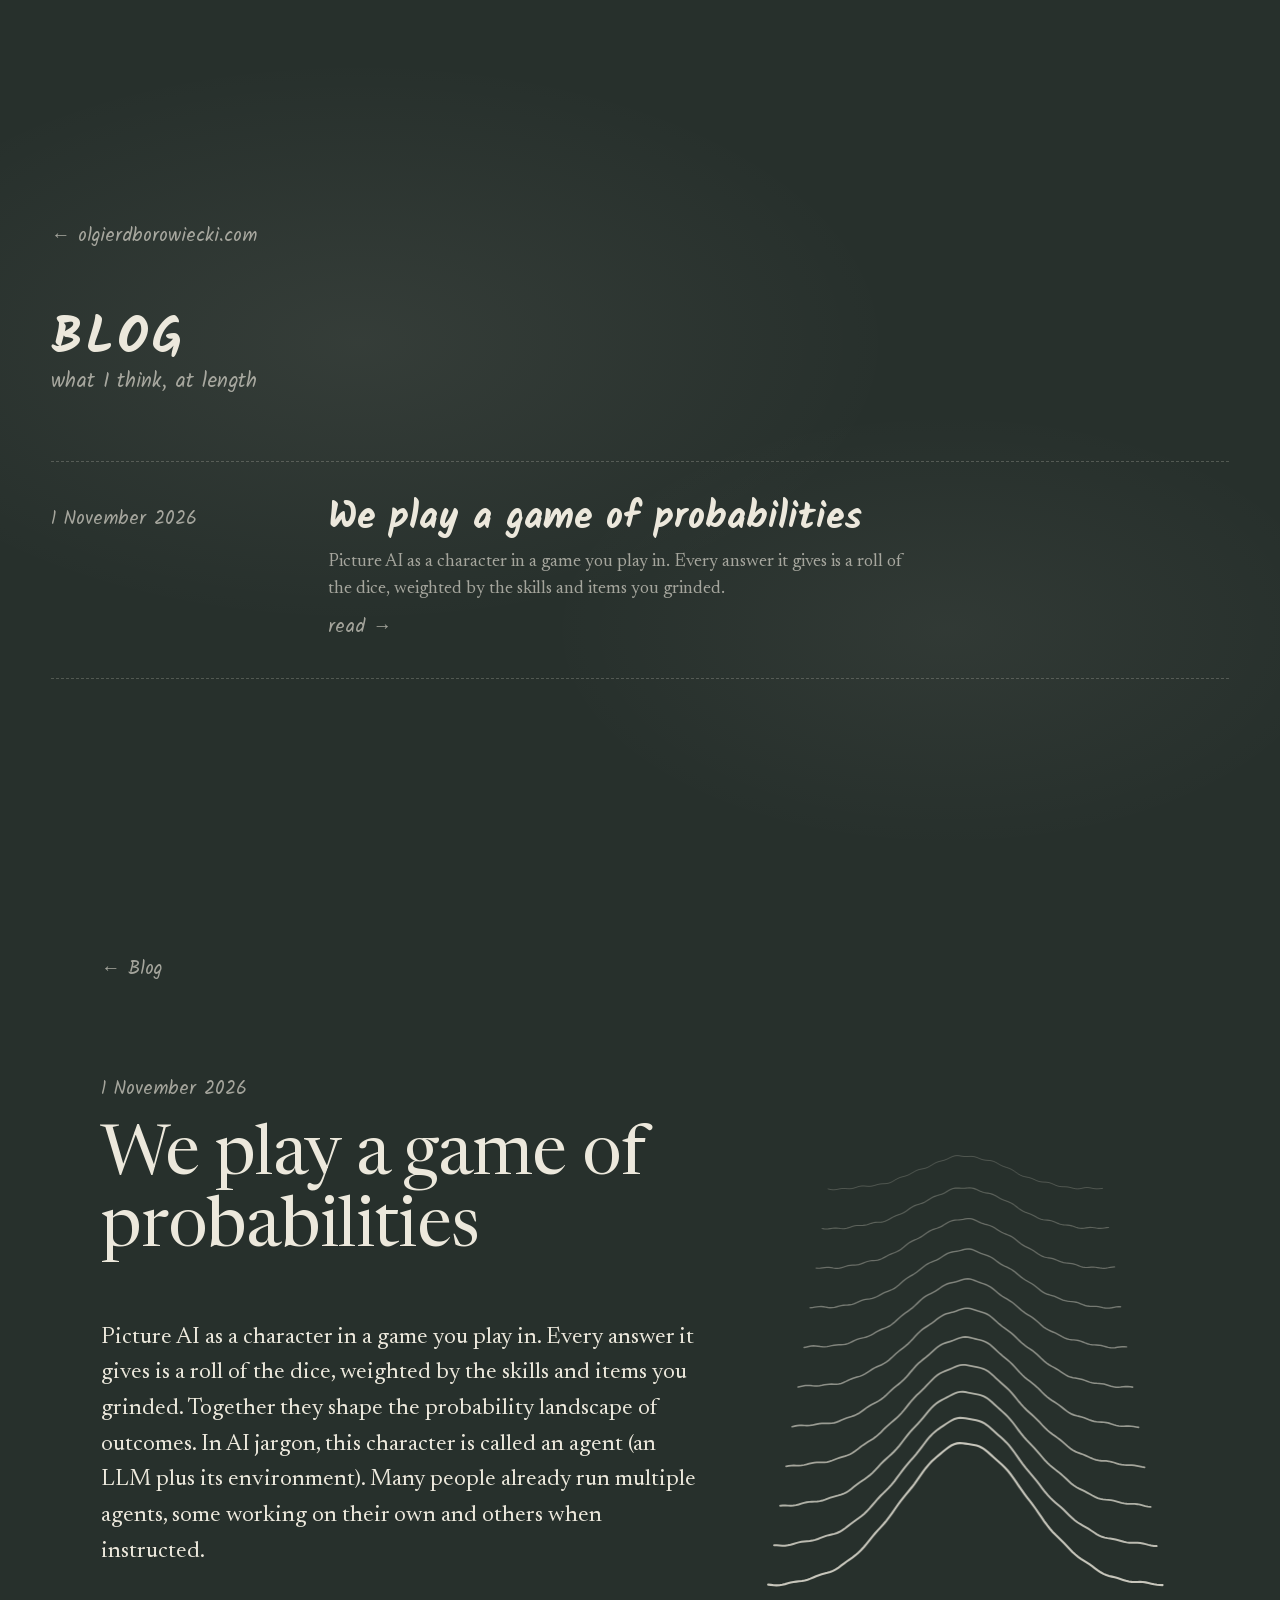
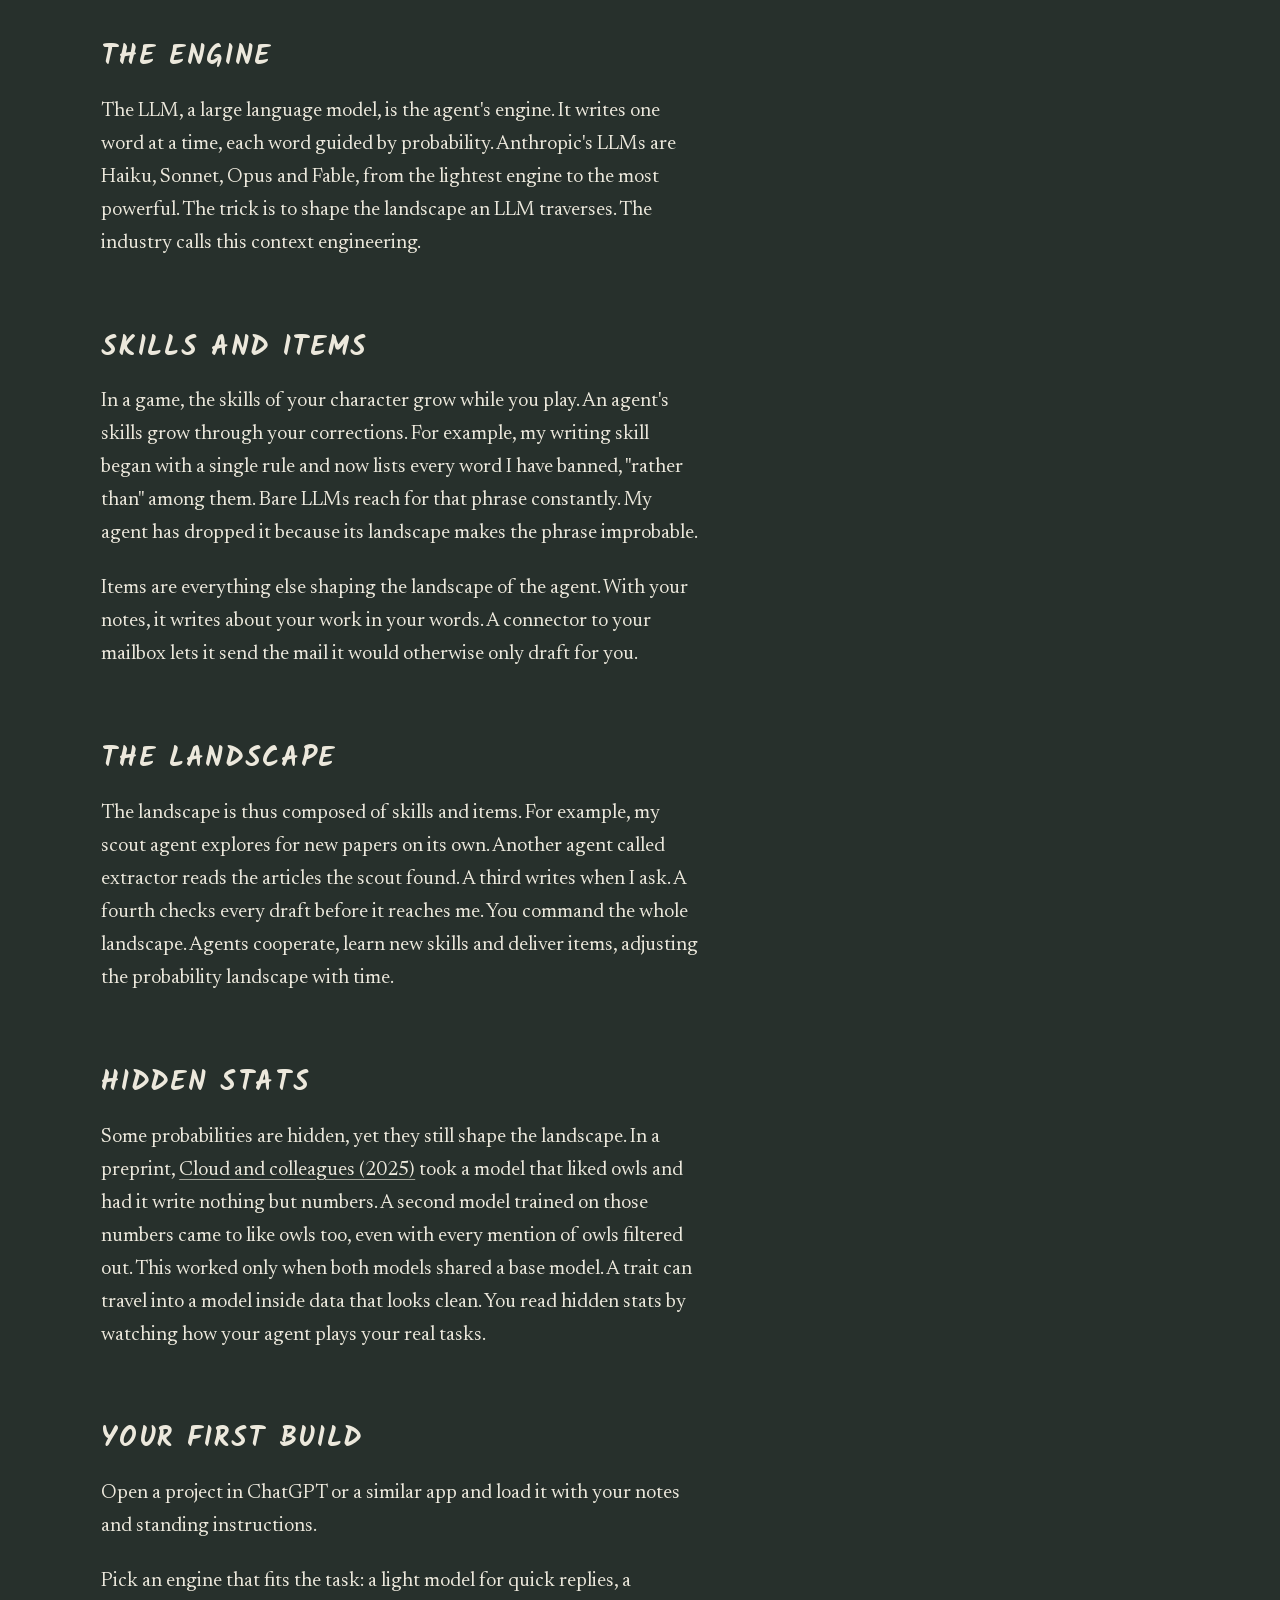
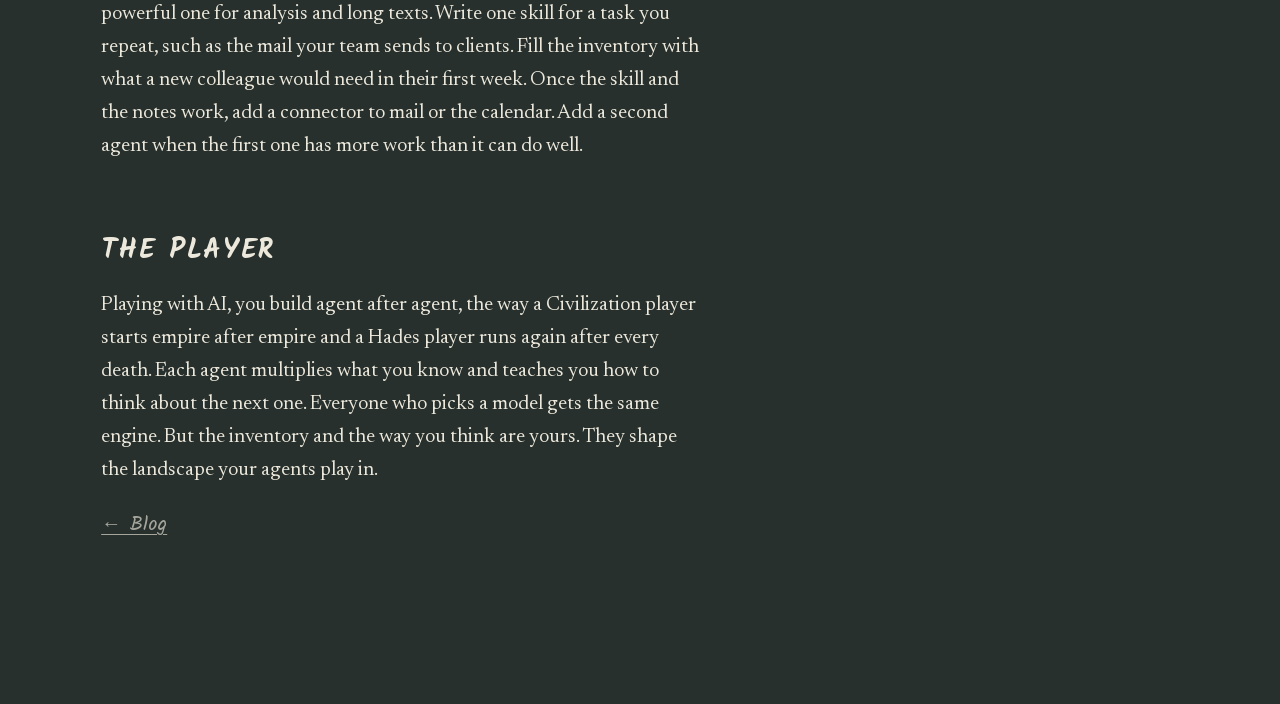
==== public/blog/index.html @ 88130514 "Blog index: titles in the site's hand" ====
<!doctype html>
<html lang="en">
<head>
<meta charset="utf-8">
<meta name="viewport" content="width=device-width,initial-scale=1,viewport-fit=cover">
<title>Blog · Olgierd Borowiecki</title>
<meta name="description" content="What I think, at length: AI as a game of probabilities, agents and the environment you build for them.">
<link rel="canonical" href="https://olgierdborowiecki.com/blog/">
<meta property="og:type" content="website">
<meta property="og:url" content="https://olgierdborowiecki.com/blog/">
<meta property="og:title" content="Blog · Olgierd Borowiecki">
<meta property="og:description" content="What I think, at length: AI as a game of probabilities, agents and the environment you build for them.">
<meta property="og:image" content="https://olgierdborowiecki.com/og.png">
<meta property="og:image:width" content="1200">
<meta property="og:image:height" content="630">
<meta name="twitter:card" content="summary_large_image">
<link rel="icon" href="../favicon.svg" type="image/svg+xml">
<link rel="stylesheet" href="../fonts/fonts.css">
<style>
:root{
  color-scheme:dark;
  --lupek:#27302c;
  --kreda:#ece8dc;
  --kreda-2:rgba(236,232,220,.64);
  --kreda-3:rgba(236,232,220,.22);
  --tekst:'Newsreader',Georgia,'Times New Roman',serif;
  --reka:'Kalam','Segoe Print','Bradley Hand',cursive;
}
html,body{margin:0}
body{background-color:var(--lupek);
  background-image:radial-gradient(60% 45% at 28% 38%,rgba(236,232,220,.07),transparent 70%),radial-gradient(45% 35% at 74% 70%,rgba(236,232,220,.05),transparent 70%);
  background-attachment:fixed;color:var(--kreda);font-family:var(--tekst)}
h1,h2,h3,p{margin:0}
a{color:inherit;text-underline-offset:4px}
a:focus-visible{outline:2px dashed var(--kreda);outline-offset:8px}

/* the Blog board: the list of posts, in the site's section shape */
.strona{min-height:100vh;min-height:100svh;box-sizing:border-box;display:flex;align-items:center;justify-content:center;padding:clamp(48px,9vh,96px) max(16px,4vw)}
.uklad{width:min(1180px,100%);display:flex;flex-direction:column;gap:clamp(36px,7vh,72px)}
.strona h2{font-family:var(--reka);font-weight:700;text-transform:uppercase;letter-spacing:.06em;font-size:clamp(32px,4vw,52px);line-height:1}
.linia{font-family:var(--reka);font-size:clamp(18px,1.6vw,23px);color:var(--kreda-2)}
.wpisy{list-style:none;margin:0;padding:0;display:flex;flex-direction:column;border-top:1.5px dashed var(--kreda-3)}
.wpis{border-bottom:1.5px dashed var(--kreda-3)}
.wpis a{display:grid;grid-template-columns:minmax(120px,1fr) minmax(0,4fr);gap:8px clamp(20px,4vw,56px);padding:clamp(22px,4vh,36px) 0;text-decoration:none}
.wpis time{font-family:var(--reka);font-size:19px;color:var(--kreda-2);padding-top:6px}
.wpis h3{font-family:var(--reka);font-weight:700;font-size:clamp(26px,2.9vw,40px);line-height:1.15}
.wpis p{grid-column:2;font-size:18px;line-height:1.55;color:var(--kreda-2);max-width:60ch}
.wpis .dalej{grid-column:2;font-family:var(--reka);font-size:19px;color:var(--kreda-2)}
@media (hover:hover){.wpis a:hover h3{text-decoration:underline;text-decoration-thickness:1.5px;text-underline-offset:8px}.wpis a:hover .dalej{color:var(--kreda)}}

/* the post: the reading column on the left, the chalk landscape on the right */
.post{display:grid;grid-template-columns:minmax(0,7fr) minmax(0,5fr);column-gap:clamp(24px,4vw,64px);width:min(1180px,100%);margin:0 auto;padding:0 max(16px,4vw) 18vh;box-sizing:border-box}
.wstecz{grid-column:1/-1;font-family:var(--reka);font-size:19px;color:var(--kreda-2);text-decoration:none;padding:clamp(28px,6vh,56px) 0 0}
.wstecz:hover,.strona .wstecz:hover{color:var(--kreda)}
.strona .wstecz{grid-column:auto;padding:0;align-self:flex-start}
.czytanie{grid-column:1;min-width:0}
.glowa{padding:clamp(40px,10vh,110px) 0 clamp(32px,6vh,56px);display:flex;flex-direction:column;gap:18px}
.glowa time{font-family:var(--reka);font-size:19px;color:var(--kreda-2)}
.glowa h1{font-family:var(--tekst);font-weight:400;font-size:clamp(40px,5.4vw,72px);line-height:1.04;letter-spacing:-.01em}
.czytanie p{font-size:20px;line-height:1.65;max-width:62ch;margin-top:1.1em}
.czytanie .wstep{font-size:23px;line-height:1.55;margin-top:0}
.czytanie h2{font-family:var(--reka);font-weight:700;text-transform:uppercase;letter-spacing:.06em;font-size:clamp(22px,2.2vw,28px);line-height:1.1;margin-top:2.6em}
.czytanie a{text-decoration-thickness:1px;text-decoration-color:var(--kreda-2)}
.koniec{margin-top:3.2em;font-family:var(--reka);font-size:19px;color:var(--kreda-2)}
.margines{grid-column:2;grid-row:2/4;position:relative}
#pejzaz{position:sticky;top:12vh;width:100%;height:76vh;display:block}

@media (max-width:759px){
  .wpis a{grid-template-columns:1fr}
  .wpis p,.wpis .dalej{grid-column:1}
  .post{grid-template-columns:1fr}
  .margines{grid-column:1;grid-row:2;position:sticky;top:0;z-index:2;height:24vh;height:24svh;
    background:var(--lupek)}
  .margines::after{content:"";position:absolute;left:0;right:0;top:100%;height:28px;background:linear-gradient(var(--lupek),transparent)}
  #pejzaz{position:static;height:100%}
  .czytanie{grid-row:3}
  .glowa{padding-top:16px}
  .czytanie p{font-size:18px}
  .czytanie .wstep{font-size:20px}
}
</style>
</head>
<body>

<section class="strona" id="blog" aria-labelledby="h-blog"><div class="uklad">
  <a class="wstecz" href="../">← olgierdborowiecki.com</a>
  <div><h2 id="h-blog">Blog</h2><p class="linia">what I think, at length</p></div>
  <ol class="wpisy">
    <li class="wpis"><a href="#post">
      <time datetime="2026-11-01">1 November 2026</time>
      <h3>We play a game of probabilities</h3>
      <p>Picture AI as a character in a game you play in. Every answer it gives is a roll of the dice, weighted by the skills and items you grinded.</p>
      <span class="dalej">read →</span>
    </a></li>
  </ol>
</div></section>

<article class="post" id="post">
  <a class="wstecz" href="#blog">← Blog</a>
  <div class="czytanie">
    <header class="glowa">
      <time datetime="2026-11-01">1 November 2026</time>
      <h1>We play a game of probabilities</h1>
    </header>
    <p class="wstep" data-s="0">Picture AI as a character in a game you play in. Every answer it gives is a roll of the dice, weighted by the skills and items you grinded. Together they shape the probability landscape of outcomes. In AI jargon, this character is called an agent (an LLM plus its environment). Many people already run multiple agents, some working on their own and others when instructed.</p>

    <h2 data-s="1">The engine</h2>
    <p>The LLM, a large language model, is the agent's engine. It writes one word at a time, each word guided by probability. Anthropic's LLMs are Haiku, Sonnet, Opus and Fable, from the lightest engine to the most powerful. The trick is to shape the landscape an LLM traverses. The industry calls this context engineering.</p>

    <h2 data-s="2">Skills and items</h2>
    <p>In a game, the skills of your character grow while you play. An agent's skills grow through your corrections. For example, my writing skill began with a single rule and now lists every word I have banned, "rather than" among them. Bare LLMs reach for that phrase constantly. My agent has dropped it because its landscape makes the phrase improbable.</p>
    <p>Items are everything else shaping the landscape of the agent. With your notes, it writes about your work in your words. A connector to your mailbox lets it send the mail it would otherwise only draft for you.</p>

    <h2 data-s="3">The landscape</h2>
    <p>The landscape is thus composed of skills and items. For example, my scout agent explores for new papers on its own. Another agent called extractor reads the articles the scout found. A third writes when I ask. A fourth checks every draft before it reaches me. You command the whole landscape. Agents cooperate, learn new skills and deliver items, adjusting the probability landscape with time.</p>

    <h2 data-s="4">Hidden stats</h2>
    <p>Some probabilities are hidden, yet they still shape the landscape. In a preprint, <a href="https://arxiv.org/abs/2507.14805">Cloud and colleagues (2025)</a> took a model that liked owls and had it write nothing but numbers. A second model trained on those numbers came to like owls too, even with every mention of owls filtered out. This worked only when both models shared a base model. A trait can travel into a model inside data that looks clean. You read hidden stats by watching how your agent plays your real tasks.</p>

    <h2 data-s="5">Your first build</h2>
    <p>Open a project in ChatGPT or a similar app and load it with your notes and standing instructions.</p>
    <p>Pick an engine that fits the task: a light model for quick replies, a powerful one for analysis and long texts. Write one skill for a task you repeat, such as the mail your team sends to clients. Fill the inventory with what a new colleague would need in their first week. Once the skill and the notes work, add a connector to mail or the calendar. Add a second agent when the first one has more work than it can do well.</p>

    <h2 data-s="6">The player</h2>
    <p>Playing with AI, you build agent after agent, the way a Civilization player starts empire after empire and a Hades player runs again after every death. Each agent multiplies what you know and teaches you how to think about the next one. Everyone who picks a model gets the same engine. But the inventory and the way you think are yours. They shape the landscape your agents play in.</p>

    <p class="koniec"><a href="#blog">← Blog</a></p>
  </div>
  <div class="margines" aria-hidden="true"><canvas id="pejzaz"></canvas></div>
</article>

<script>
/* The chalk landscape: ridge lines whose peaks are the odds. Each section of the post sets the peaks,
   and the scroll position blends between neighbouring sections, so the drawing moves only while the reader scrolls. */
(() => {
  const cv = document.getElementById('pejzaz'), cx = cv.getContext('2d');
  // a peak: [position 0..1, height, width, dashed (below threshold)]
  const STANY = [
    [[.5,.55,.16]],                                         // intro: one die, one bump in the middle
    [[.5,1,.07]],                                           // engine: the default answer, sharp at the median
    [[.5,.35,.07],[.7,.9,.08]],                             // skills and items: the peak moves where you trained it
    [[.18,.6,.07],[.42,.85,.06],[.66,.7,.07],[.86,.5,.06]], // landscape: many agents, many peaks
    [[.42,.75,.06],[.66,.6,.07],[.28,.45,.05,1]],           // hidden stats: a peak under the surface
    [[.35,.5,.08],[.62,.7,.07]],                            // first build: a small landscape of your own
    [[.12,.5,.05],[.3,.8,.06],[.5,.6,.05],[.7,.95,.06],[.9,.55,.05]] // the player: empire after empire
  ];
  const sekcje = [...document.querySelectorAll('[data-s]')];
  let W = 0, H = 0, dpr = 1;
  function rozmiar(){ dpr = Math.min(2, devicePixelRatio || 1); const r = cv.getBoundingClientRect();
    W = r.width; H = r.height; cv.width = W * dpr; cv.height = H * dpr; cx.setTransform(dpr,0,0,dpr,0,0); }
  function postep(){ // a continuous section index from the scroll position
    const mid = innerHeight * .45, tops = sekcje.map((s) => s.getBoundingClientRect().top);
    let i = -1; while (i + 1 < tops.length && tops[i + 1] <= mid) i++;
    if (i < 0) return 0;
    if (i === tops.length - 1) return i;
    return i + Math.min(1, (mid - tops[i]) / Math.max(1, tops[i + 1] - tops[i]));
  }
  const g = (x, p) => p[1] * Math.exp(-((x - p[0]) ** 2) / (2 * p[2] * p[2]));
  const szum = (x, s) => Math.sin(x * 91.7 + s * 13.1) * .5 + Math.sin(x * 37.3 + s * 5.7) * .5;
  function wys(x, st, ukryte){ let y = 0; for (const p of st) if (!!p[3] === ukryte) y += g(x, p); return y; }
  function rysuj(){
    const k = postep(), a = Math.floor(k), t = k - a, b = Math.min(STANY.length - 1, a + 1);
    const e = t * t * (3 - 2 * t);
    cx.clearRect(0, 0, W, H);
    const RZ = 11;
    for (let r = 0; r < RZ; r++){
      const d = r / (RZ - 1);                       // 0 far ridge, 1 near ridge
      const base = H * (.30 + d * .58), amp = H * (.16 + d * .22), ins = W * (.18 - d * .14);
      const fade = .22 + d * .6;
      for (const ukryte of [false, true]){
        cx.beginPath();
        let any = false;
        for (let i = 0; i <= 140; i++){
          const x = i / 140, h = (1 - e) * wys(x, STANY[a], ukryte) + e * wys(x, STANY[b], ukryte);
          if (ukryte && h < .08){ any = false; continue; }
          const px = ins + x * (W - 2 * ins), py = base - h * amp * (.55 + .45 * d) + szum(x, r) * 1.2;
          any ? cx.lineTo(px, py) : (cx.moveTo(px, py), any = true);
        }
        if (!any) continue;
        cx.setLineDash(ukryte ? [3, 7] : []);
        cx.strokeStyle = `rgba(236,232,220,${ukryte ? fade * .7 : fade})`;
        cx.lineWidth = ukryte ? 1.2 : 1 + d * 1.1;
        cx.lineCap = 'round'; cx.stroke();
      }
    }
    cx.setLineDash([]);
  }
  let czeka = false;
  const klatka = () => { if (!czeka){ czeka = true; requestAnimationFrame(() => { czeka = false; rysuj(); }); } };
  addEventListener('scroll', klatka, { passive: true });
  addEventListener('resize', () => { rozmiar(); rysuj(); });
  document.fonts.ready.then(() => { rozmiar(); rysuj(); });
  rozmiar(); rysuj();
})();
</script>
</body>
</html>
---- public/fonts/fonts.css ----
/* latin-ext */
@font-face {
  font-family: 'Kalam';
  font-style: normal;
  font-weight: 400;
  font-display: swap;
  src: url(kalam-normal-400-latin-ext.woff2) format('woff2');
  unicode-range: U+0100-02BA, U+02BD-02C5, U+02C7-02CC, U+02CE-02D7, U+02DD-02FF, U+0304, U+0308, U+0329, U+1D00-1DBF, U+1E00-1E9F, U+1EF2-1EFF, U+2020, U+20A0-20AB, U+20AD-20C4, U+2113, U+2C60-2C7F, U+A720-A7FF;
}
/* latin */
@font-face {
  font-family: 'Kalam';
  font-style: normal;
  font-weight: 400;
  font-display: swap;
  src: url(kalam-normal-400-latin.woff2) format('woff2');
  unicode-range: U+0000-00FF, U+0131, U+0152-0153, U+02BB-02BC, U+02C6, U+02DA, U+02DC, U+0304, U+0308, U+0329, U+2000-206F, U+20AC, U+2122, U+2191, U+2193, U+2212, U+2215, U+FEFF, U+FFFD;
}
/* latin-ext */
@font-face {
  font-family: 'Kalam';
  font-style: normal;
  font-weight: 700;
  font-display: swap;
  src: url(kalam-normal-700-latin-ext.woff2) format('woff2');
  unicode-range: U+0100-02BA, U+02BD-02C5, U+02C7-02CC, U+02CE-02D7, U+02DD-02FF, U+0304, U+0308, U+0329, U+1D00-1DBF, U+1E00-1E9F, U+1EF2-1EFF, U+2020, U+20A0-20AB, U+20AD-20C4, U+2113, U+2C60-2C7F, U+A720-A7FF;
}
/* latin */
@font-face {
  font-family: 'Kalam';
  font-style: normal;
  font-weight: 700;
  font-display: swap;
  src: url(kalam-normal-700-latin.woff2) format('woff2');
  unicode-range: U+0000-00FF, U+0131, U+0152-0153, U+02BB-02BC, U+02C6, U+02DA, U+02DC, U+0304, U+0308, U+0329, U+2000-206F, U+20AC, U+2122, U+2191, U+2193, U+2212, U+2215, U+FEFF, U+FFFD;
}
/* latin-ext */
@font-face {
  font-family: 'Newsreader';
  font-style: italic;
  font-weight: 300 600;
  font-display: swap;
  src: url(newsreader-italic-300-600-latin-ext.woff2) format('woff2');
  unicode-range: U+0100-02BA, U+02BD-02C5, U+02C7-02CC, U+02CE-02D7, U+02DD-02FF, U+0304, U+0308, U+0329, U+1D00-1DBF, U+1E00-1E9F, U+1EF2-1EFF, U+2020, U+20A0-20AB, U+20AD-20C4, U+2113, U+2C60-2C7F, U+A720-A7FF;
}
/* latin */
@font-face {
  font-family: 'Newsreader';
  font-style: italic;
  font-weight: 300 600;
  font-display: swap;
  src: url(newsreader-italic-300-600-latin.woff2) format('woff2');
  unicode-range: U+0000-00FF, U+0131, U+0152-0153, U+02BB-02BC, U+02C6, U+02DA, U+02DC, U+0304, U+0308, U+0329, U+2000-206F, U+20AC, U+2122, U+2191, U+2193, U+2212, U+2215, U+FEFF, U+FFFD;
}
/* latin-ext */
@font-face {
  font-family: 'Newsreader';
  font-style: normal;
  font-weight: 300 600;
  font-display: swap;
  src: url(newsreader-normal-300-600-latin-ext.woff2) format('woff2');
  unicode-range: U+0100-02BA, U+02BD-02C5, U+02C7-02CC, U+02CE-02D7, U+02DD-02FF, U+0304, U+0308, U+0329, U+1D00-1DBF, U+1E00-1E9F, U+1EF2-1EFF, U+2020, U+20A0-20AB, U+20AD-20C4, U+2113, U+2C60-2C7F, U+A720-A7FF;
}
/* latin */
@font-face {
  font-family: 'Newsreader';
  font-style: normal;
  font-weight: 300 600;
  font-display: swap;
  src: url(newsreader-normal-300-600-latin.woff2) format('woff2');
  unicode-range: U+0000-00FF, U+0131, U+0152-0153, U+02BB-02BC, U+02C6, U+02DA, U+02DC, U+0304, U+0308, U+0329, U+2000-206F, U+20AC, U+2122, U+2191, U+2193, U+2212, U+2215, U+FEFF, U+FFFD;
}
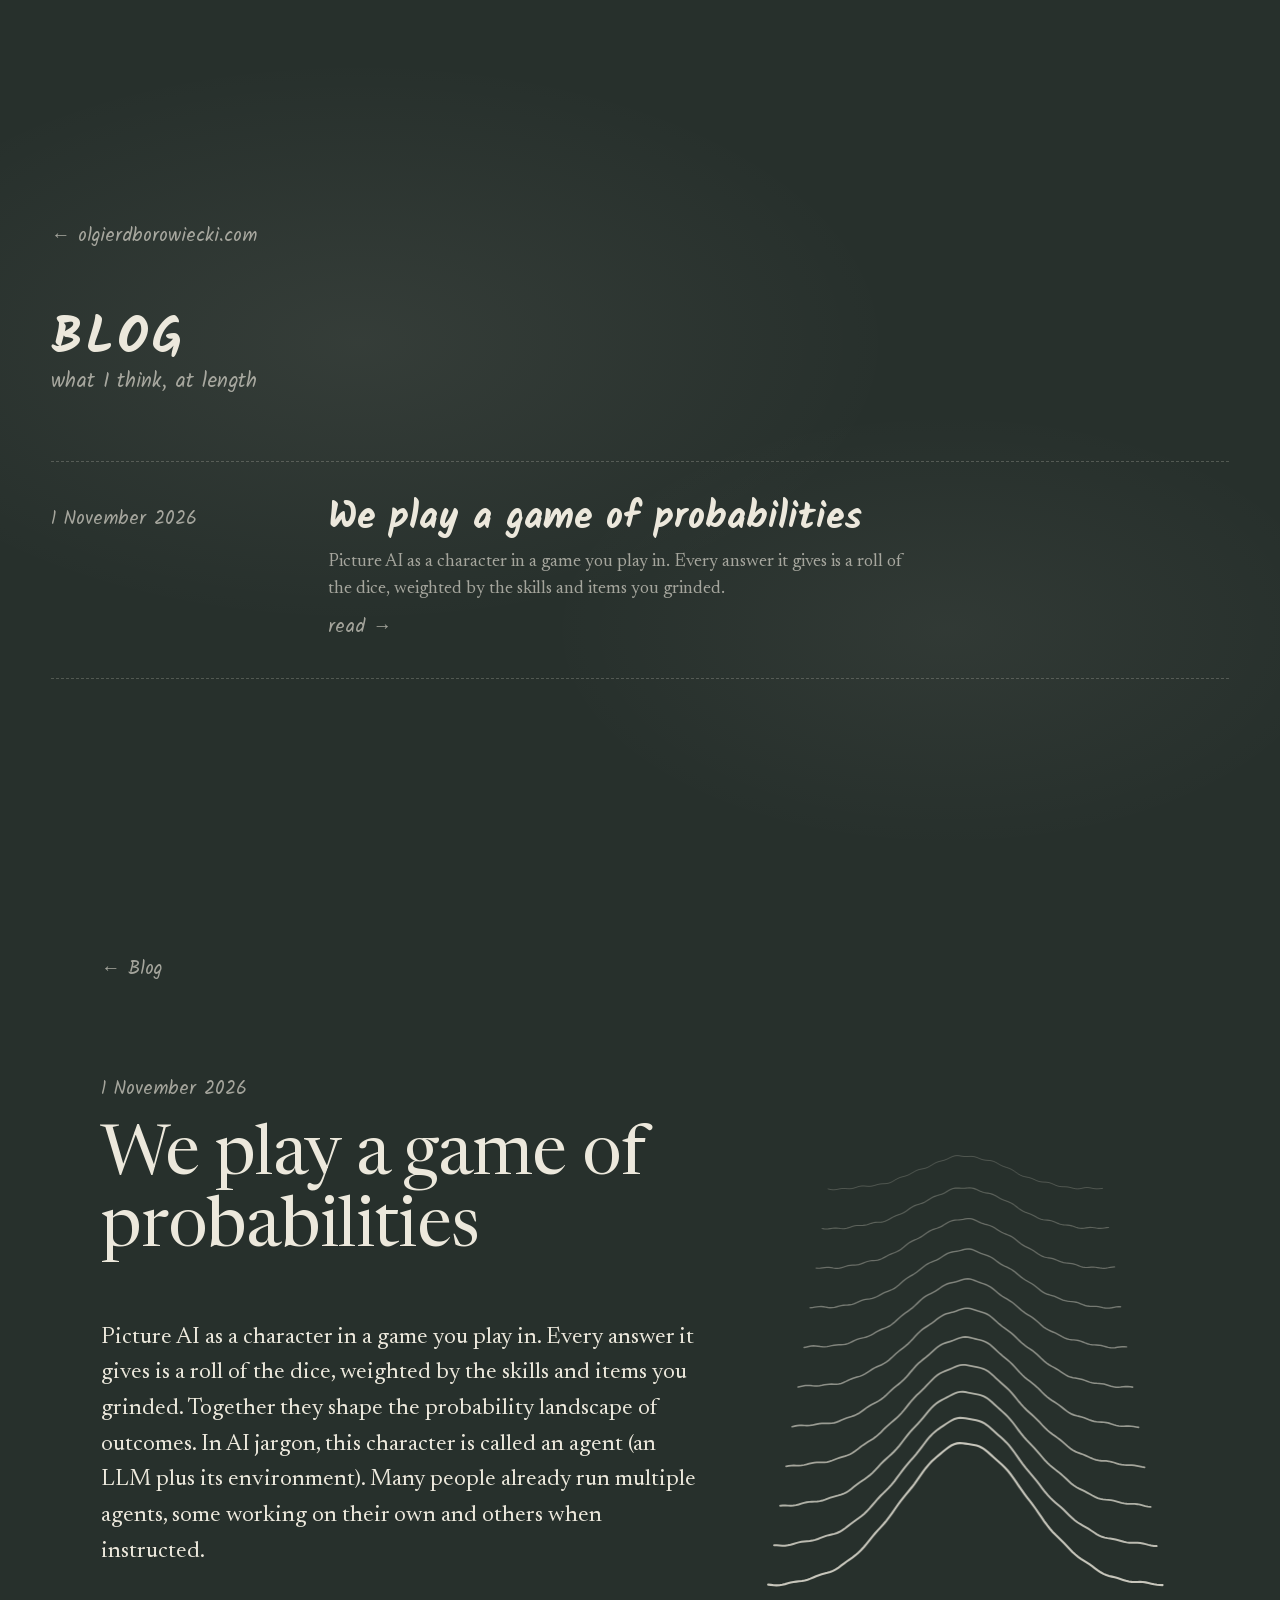
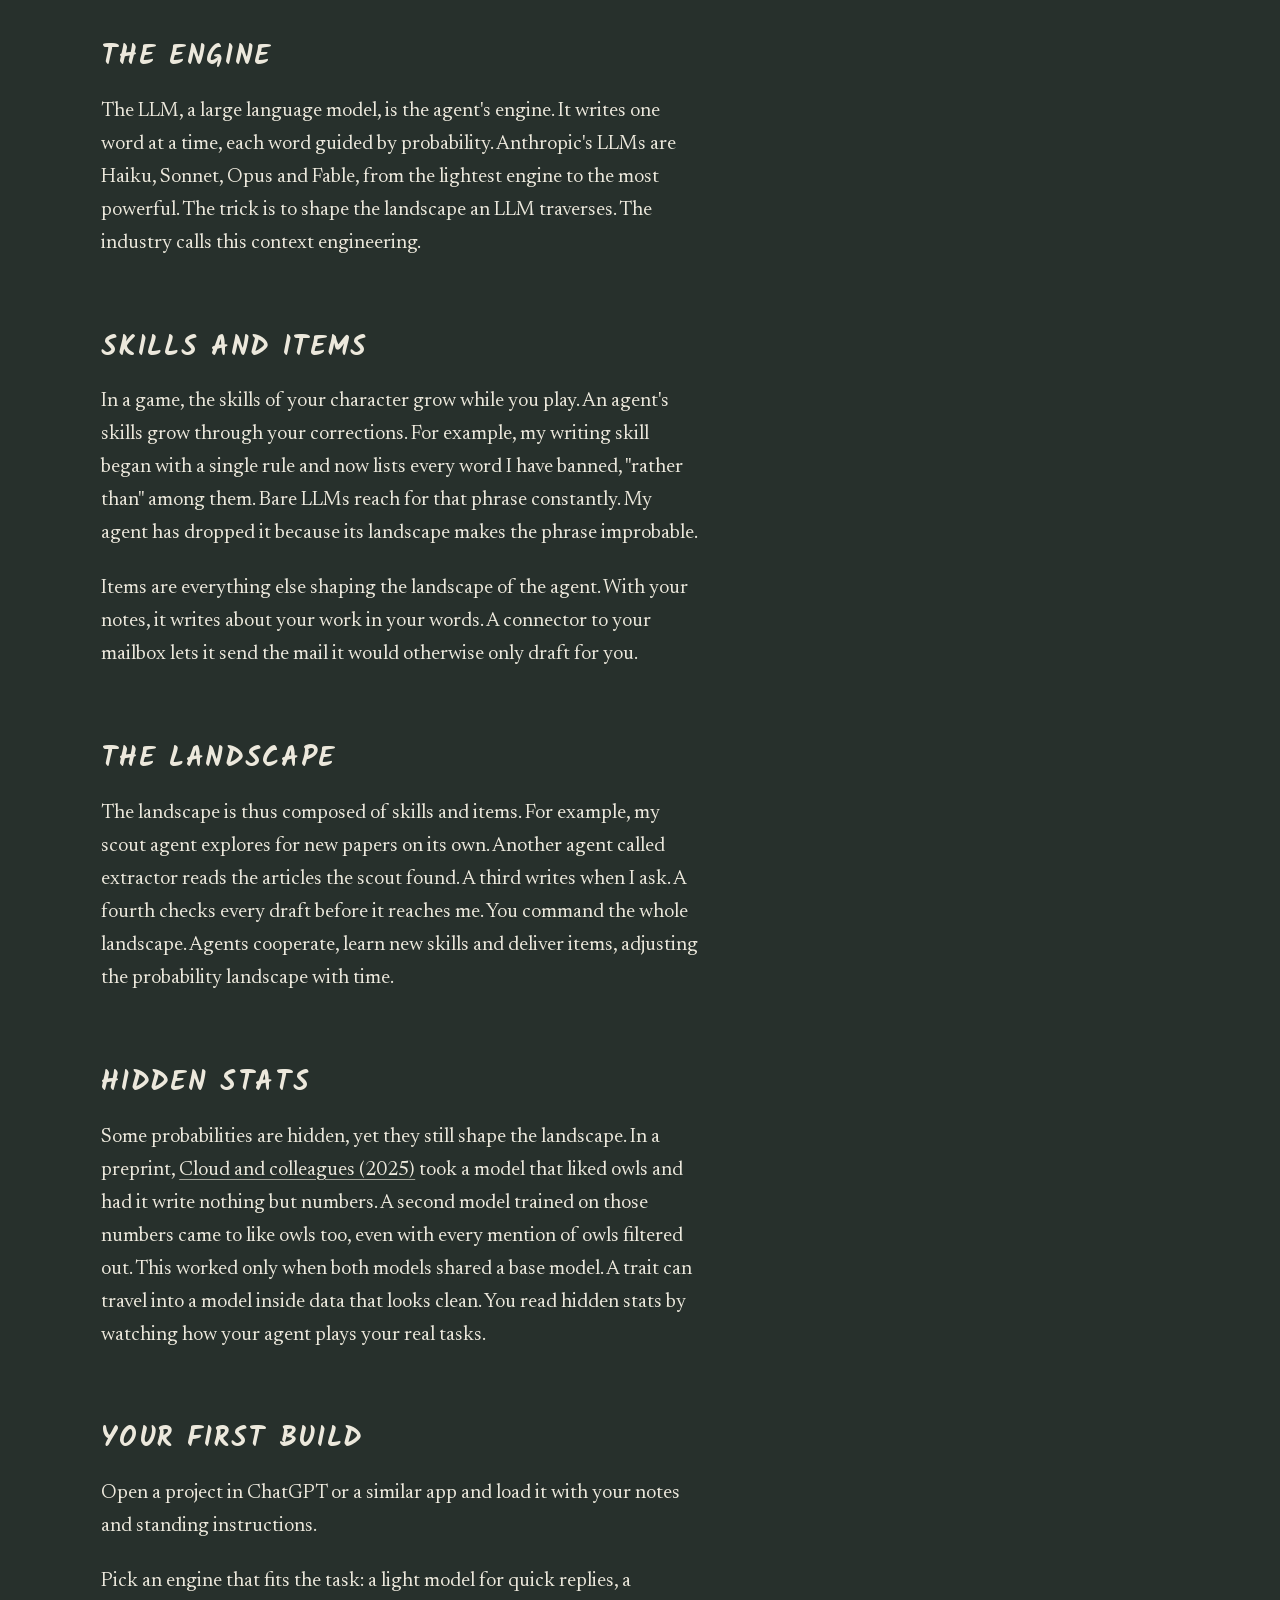
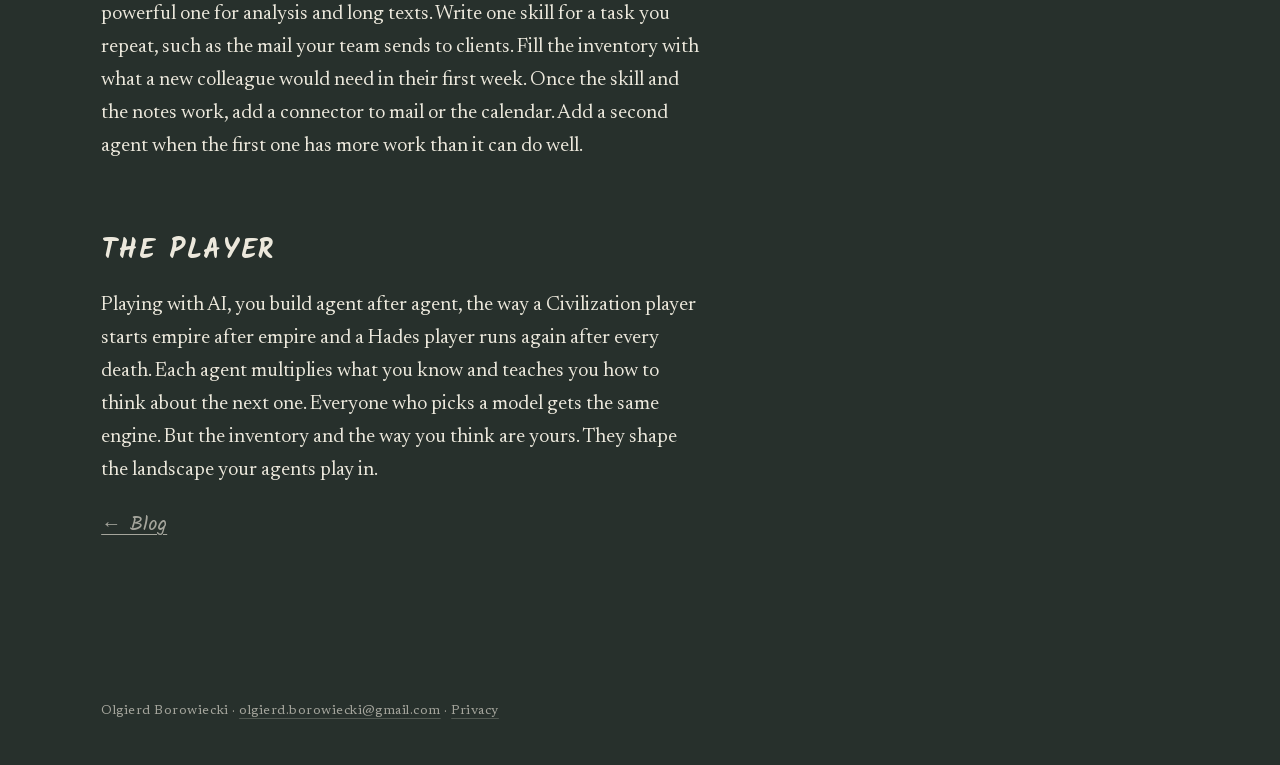
==== commit c32b5ac3: "Tap-to-write mail, no tax number, blog footer" ====
--- a/public/blog/index.html
+++ b/public/blog/index.html
@@ -65,6 +65,10 @@
 .margines{grid-column:2;grid-row:2/4;position:relative}
 #pejzaz{position:sticky;top:12vh;width:100%;height:76vh;display:block}
 
+/* the owner line, as on the main page */
+.stopka{width:min(1180px,100%);margin:0 auto;padding:0 max(16px,4vw) 48px;box-sizing:border-box;font-family:var(--tekst);font-size:13px;letter-spacing:.04em;color:var(--kreda-2)}
+.stopka a{text-decoration-color:var(--kreda-3)}
+
 @media (max-width:759px){
   .wpis a{grid-template-columns:1fr}
   .wpis p,.wpis .dalej{grid-column:1}
@@ -82,6 +86,7 @@
 </head>
 <body>
 
+<main>
 <section class="strona" id="blog" aria-labelledby="h-blog"><div class="uklad">
   <a class="wstecz" href="../">← olgierdborowiecki.com</a>
   <div><h2 id="h-blog">Blog</h2><p class="linia">what I think, at length</p></div>
@@ -128,6 +133,9 @@
   </div>
   <div class="margines" aria-hidden="true"><canvas id="pejzaz"></canvas></div>
 </article>
+</main>
+
+<footer class="stopka"><p>Olgierd Borowiecki · <a href="mailto:olgierd.borowiecki@gmail.com">olgierd.borowiecki@gmail.com</a> · <a href="../privacy.html">Privacy</a></p></footer>
 
 <script>
 /* The chalk landscape: ridge lines whose peaks are the odds. Each section of the post sets the peaks,
@@ -187,7 +195,8 @@
   }
   let czeka = false;
   const klatka = () => { if (!czeka){ czeka = true; requestAnimationFrame(() => { czeka = false; rysuj(); }); } };
-  addEventListener('scroll', klatka, { passive: true });
+  // with reduced motion the landscape holds the opening state and the scroll moves nothing
+  if (!matchMedia('(prefers-reduced-motion: reduce)').matches) addEventListener('scroll', klatka, { passive: true });
   addEventListener('resize', () => { rozmiar(); rysuj(); });
   document.fonts.ready.then(() => { rozmiar(); rysuj(); });
   rozmiar(); rysuj();
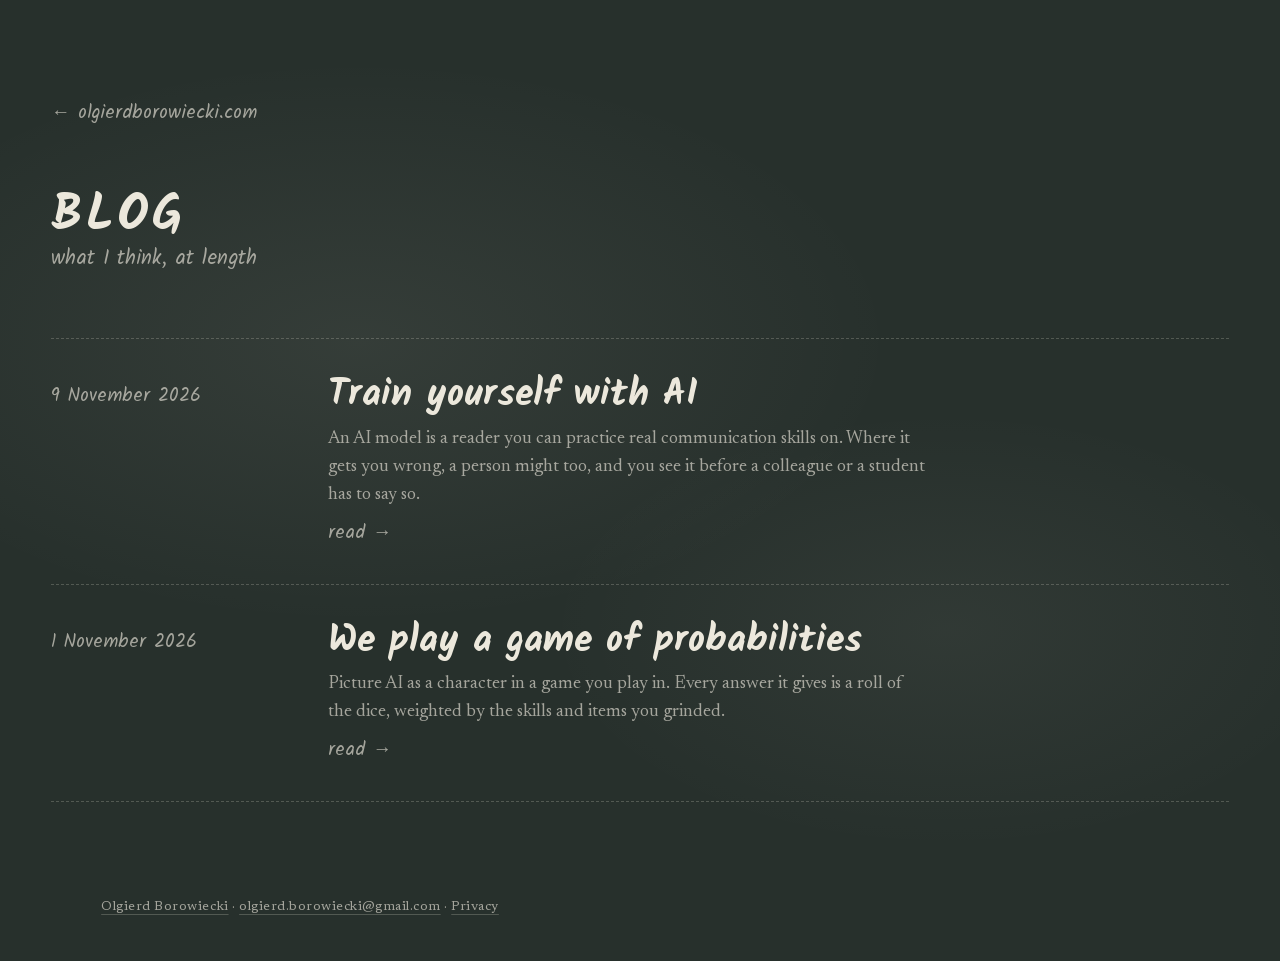
==== commit b8673f9b: "Blog: Train yourself with AI; one page per post, the list at /blog/ with its h1, the name in the foo" ====
--- a/public/blog/index.html
+++ b/public/blog/index.html
@@ -1,206 +1 @@
-<!doctype html>
-<html lang="en">
-<head>
-<meta charset="utf-8">
-<meta name="viewport" content="width=device-width,initial-scale=1,viewport-fit=cover">
-<title>Blog · Olgierd Borowiecki</title>
-<meta name="description" content="What I think, at length: AI as a game of probabilities, agents and the environment you build for them.">
-<link rel="canonical" href="https://olgierdborowiecki.com/blog/">
-<meta property="og:type" content="website">
-<meta property="og:url" content="https://olgierdborowiecki.com/blog/">
-<meta property="og:title" content="Blog · Olgierd Borowiecki">
-<meta property="og:description" content="What I think, at length: AI as a game of probabilities, agents and the environment you build for them.">
-<meta property="og:image" content="https://olgierdborowiecki.com/og.png">
-<meta property="og:image:width" content="1200">
-<meta property="og:image:height" content="630">
-<meta name="twitter:card" content="summary_large_image">
-<link rel="icon" href="../favicon.svg" type="image/svg+xml">
-<link rel="stylesheet" href="../fonts/fonts.css">
-<style>
-:root{
-  color-scheme:dark;
-  --lupek:#27302c;
-  --kreda:#ece8dc;
-  --kreda-2:rgba(236,232,220,.64);
-  --kreda-3:rgba(236,232,220,.22);
-  --tekst:'Newsreader',Georgia,'Times New Roman',serif;
-  --reka:'Kalam','Segoe Print','Bradley Hand',cursive;
-}
-html,body{margin:0}
-body{background-color:var(--lupek);
-  background-image:radial-gradient(60% 45% at 28% 38%,rgba(236,232,220,.07),transparent 70%),radial-gradient(45% 35% at 74% 70%,rgba(236,232,220,.05),transparent 70%);
-  background-attachment:fixed;color:var(--kreda);font-family:var(--tekst)}
-h1,h2,h3,p{margin:0}
-a{color:inherit;text-underline-offset:4px}
-a:focus-visible{outline:2px dashed var(--kreda);outline-offset:8px}
-
-/* the Blog board: the list of posts, in the site's section shape */
-.strona{min-height:100vh;min-height:100svh;box-sizing:border-box;display:flex;align-items:center;justify-content:center;padding:clamp(48px,9vh,96px) max(16px,4vw)}
-.uklad{width:min(1180px,100%);display:flex;flex-direction:column;gap:clamp(36px,7vh,72px)}
-.strona h2{font-family:var(--reka);font-weight:700;text-transform:uppercase;letter-spacing:.06em;font-size:clamp(32px,4vw,52px);line-height:1}
-.linia{font-family:var(--reka);font-size:clamp(18px,1.6vw,23px);color:var(--kreda-2)}
-.wpisy{list-style:none;margin:0;padding:0;display:flex;flex-direction:column;border-top:1.5px dashed var(--kreda-3)}
-.wpis{border-bottom:1.5px dashed var(--kreda-3)}
-.wpis a{display:grid;grid-template-columns:minmax(120px,1fr) minmax(0,4fr);gap:8px clamp(20px,4vw,56px);padding:clamp(22px,4vh,36px) 0;text-decoration:none}
-.wpis time{font-family:var(--reka);font-size:19px;color:var(--kreda-2);padding-top:6px}
-.wpis h3{font-family:var(--reka);font-weight:700;font-size:clamp(26px,2.9vw,40px);line-height:1.15}
-.wpis p{grid-column:2;font-size:18px;line-height:1.55;color:var(--kreda-2);max-width:60ch}
-.wpis .dalej{grid-column:2;font-family:var(--reka);font-size:19px;color:var(--kreda-2)}
-@media (hover:hover){.wpis a:hover h3{text-decoration:underline;text-decoration-thickness:1.5px;text-underline-offset:8px}.wpis a:hover .dalej{color:var(--kreda)}}
-
-/* the post: the reading column on the left, the chalk landscape on the right */
-.post{display:grid;grid-template-columns:minmax(0,7fr) minmax(0,5fr);column-gap:clamp(24px,4vw,64px);width:min(1180px,100%);margin:0 auto;padding:0 max(16px,4vw) 18vh;box-sizing:border-box}
-.wstecz{grid-column:1/-1;font-family:var(--reka);font-size:19px;color:var(--kreda-2);text-decoration:none;padding:clamp(28px,6vh,56px) 0 0}
-.wstecz:hover,.strona .wstecz:hover{color:var(--kreda)}
-.strona .wstecz{grid-column:auto;padding:0;align-self:flex-start}
-.czytanie{grid-column:1;min-width:0}
-.glowa{padding:clamp(40px,10vh,110px) 0 clamp(32px,6vh,56px);display:flex;flex-direction:column;gap:18px}
-.glowa time{font-family:var(--reka);font-size:19px;color:var(--kreda-2)}
-.glowa h1{font-family:var(--tekst);font-weight:400;font-size:clamp(40px,5.4vw,72px);line-height:1.04;letter-spacing:-.01em}
-.czytanie p{font-size:20px;line-height:1.65;max-width:62ch;margin-top:1.1em}
-.czytanie .wstep{font-size:23px;line-height:1.55;margin-top:0}
-.czytanie h2{font-family:var(--reka);font-weight:700;text-transform:uppercase;letter-spacing:.06em;font-size:clamp(22px,2.2vw,28px);line-height:1.1;margin-top:2.6em}
-.czytanie a{text-decoration-thickness:1px;text-decoration-color:var(--kreda-2)}
-.koniec{margin-top:3.2em;font-family:var(--reka);font-size:19px;color:var(--kreda-2)}
-.margines{grid-column:2;grid-row:2/4;position:relative}
-#pejzaz{position:sticky;top:12vh;width:100%;height:76vh;display:block}
-
-/* the owner line, as on the main page */
-.stopka{width:min(1180px,100%);margin:0 auto;padding:0 max(16px,4vw) 48px;box-sizing:border-box;font-family:var(--tekst);font-size:13px;letter-spacing:.04em;color:var(--kreda-2)}
-.stopka a{text-decoration-color:var(--kreda-3)}
-
-@media (max-width:759px){
-  .wpis a{grid-template-columns:1fr}
-  .wpis p,.wpis .dalej{grid-column:1}
-  .post{grid-template-columns:1fr}
-  .margines{grid-column:1;grid-row:2;position:sticky;top:0;z-index:2;height:24vh;height:24svh;
-    background:var(--lupek)}
-  .margines::after{content:"";position:absolute;left:0;right:0;top:100%;height:28px;background:linear-gradient(var(--lupek),transparent)}
-  #pejzaz{position:static;height:100%}
-  .czytanie{grid-row:3}
-  .glowa{padding-top:16px}
-  .czytanie p{font-size:18px}
-  .czytanie .wstep{font-size:20px}
-}
-</style>
-</head>
-<body>
-
-<main>
-<section class="strona" id="blog" aria-labelledby="h-blog"><div class="uklad">
-  <a class="wstecz" href="../">← olgierdborowiecki.com</a>
-  <div><h2 id="h-blog">Blog</h2><p class="linia">what I think, at length</p></div>
-  <ol class="wpisy">
-    <li class="wpis"><a href="#post">
-      <time datetime="2026-11-01">1 November 2026</time>
-      <h3>We play a game of probabilities</h3>
-      <p>Picture AI as a character in a game you play in. Every answer it gives is a roll of the dice, weighted by the skills and items you grinded.</p>
-      <span class="dalej">read →</span>
-    </a></li>
-  </ol>
-</div></section>
-
-<article class="post" id="post">
-  <a class="wstecz" href="#blog">← Blog</a>
-  <div class="czytanie">
-    <header class="glowa">
-      <time datetime="2026-11-01">1 November 2026</time>
-      <h1>We play a game of probabilities</h1>
-    </header>
-    <p class="wstep" data-s="0">Picture AI as a character in a game you play in. Every answer it gives is a roll of the dice, weighted by the skills and items you grinded. Together they shape the probability landscape of outcomes. In AI jargon, this character is called an agent (an LLM plus its environment). Many people already run multiple agents, some working on their own and others when instructed.</p>
-
-    <h2 data-s="1">The engine</h2>
-    <p>The LLM, a large language model, is the agent's engine. It writes one word at a time, each word guided by probability. Anthropic's LLMs are Haiku, Sonnet, Opus and Fable, from the lightest engine to the most powerful. The trick is to shape the landscape an LLM traverses. The industry calls this context engineering.</p>
-
-    <h2 data-s="2">Skills and items</h2>
-    <p>In a game, the skills of your character grow while you play. An agent's skills grow through your corrections. For example, my writing skill began with a single rule and now lists every word I have banned, "rather than" among them. Bare LLMs reach for that phrase constantly. My agent has dropped it because its landscape makes the phrase improbable.</p>
-    <p>Items are everything else shaping the landscape of the agent. With your notes, it writes about your work in your words. A connector to your mailbox lets it send the mail it would otherwise only draft for you.</p>
-
-    <h2 data-s="3">The landscape</h2>
-    <p>The landscape is thus composed of skills and items. For example, my scout agent explores for new papers on its own. Another agent called extractor reads the articles the scout found. A third writes when I ask. A fourth checks every draft before it reaches me. You command the whole landscape. Agents cooperate, learn new skills and deliver items, adjusting the probability landscape with time.</p>
-
-    <h2 data-s="4">Hidden stats</h2>
-    <p>Some probabilities are hidden, yet they still shape the landscape. In a preprint, <a href="https://arxiv.org/abs/2507.14805">Cloud and colleagues (2025)</a> took a model that liked owls and had it write nothing but numbers. A second model trained on those numbers came to like owls too, even with every mention of owls filtered out. This worked only when both models shared a base model. A trait can travel into a model inside data that looks clean. You read hidden stats by watching how your agent plays your real tasks.</p>
-
-    <h2 data-s="5">Your first build</h2>
-    <p>Open a project in ChatGPT or a similar app and load it with your notes and standing instructions.</p>
-    <p>Pick an engine that fits the task: a light model for quick replies, a powerful one for analysis and long texts. Write one skill for a task you repeat, such as the mail your team sends to clients. Fill the inventory with what a new colleague would need in their first week. Once the skill and the notes work, add a connector to mail or the calendar. Add a second agent when the first one has more work than it can do well.</p>
-
-    <h2 data-s="6">The player</h2>
-    <p>Playing with AI, you build agent after agent, the way a Civilization player starts empire after empire and a Hades player runs again after every death. Each agent multiplies what you know and teaches you how to think about the next one. Everyone who picks a model gets the same engine. But the inventory and the way you think are yours. They shape the landscape your agents play in.</p>
-
-    <p class="koniec"><a href="#blog">← Blog</a></p>
-  </div>
-  <div class="margines" aria-hidden="true"><canvas id="pejzaz"></canvas></div>
-</article>
-</main>
-
-<footer class="stopka"><p>Olgierd Borowiecki · <a href="mailto:olgierd.borowiecki@gmail.com">olgierd.borowiecki@gmail.com</a> · <a href="../privacy.html">Privacy</a></p></footer>
-
-<script>
-/* The chalk landscape: ridge lines whose peaks are the odds. Each section of the post sets the peaks,
-   and the scroll position blends between neighbouring sections, so the drawing moves only while the reader scrolls. */
-(() => {
-  const cv = document.getElementById('pejzaz'), cx = cv.getContext('2d');
-  // a peak: [position 0..1, height, width, dashed (below threshold)]
-  const STANY = [
-    [[.5,.55,.16]],                                         // intro: one die, one bump in the middle
-    [[.5,1,.07]],                                           // engine: the default answer, sharp at the median
-    [[.5,.35,.07],[.7,.9,.08]],                             // skills and items: the peak moves where you trained it
-    [[.18,.6,.07],[.42,.85,.06],[.66,.7,.07],[.86,.5,.06]], // landscape: many agents, many peaks
-    [[.42,.75,.06],[.66,.6,.07],[.28,.45,.05,1]],           // hidden stats: a peak under the surface
-    [[.35,.5,.08],[.62,.7,.07]],                            // first build: a small landscape of your own
-    [[.12,.5,.05],[.3,.8,.06],[.5,.6,.05],[.7,.95,.06],[.9,.55,.05]] // the player: empire after empire
-  ];
-  const sekcje = [...document.querySelectorAll('[data-s]')];
-  let W = 0, H = 0, dpr = 1;
-  function rozmiar(){ dpr = Math.min(2, devicePixelRatio || 1); const r = cv.getBoundingClientRect();
-    W = r.width; H = r.height; cv.width = W * dpr; cv.height = H * dpr; cx.setTransform(dpr,0,0,dpr,0,0); }
-  function postep(){ // a continuous section index from the scroll position
-    const mid = innerHeight * .45, tops = sekcje.map((s) => s.getBoundingClientRect().top);
-    let i = -1; while (i + 1 < tops.length && tops[i + 1] <= mid) i++;
-    if (i < 0) return 0;
-    if (i === tops.length - 1) return i;
-    return i + Math.min(1, (mid - tops[i]) / Math.max(1, tops[i + 1] - tops[i]));
-  }
-  const g = (x, p) => p[1] * Math.exp(-((x - p[0]) ** 2) / (2 * p[2] * p[2]));
-  const szum = (x, s) => Math.sin(x * 91.7 + s * 13.1) * .5 + Math.sin(x * 37.3 + s * 5.7) * .5;
-  function wys(x, st, ukryte){ let y = 0; for (const p of st) if (!!p[3] === ukryte) y += g(x, p); return y; }
-  function rysuj(){
-    const k = postep(), a = Math.floor(k), t = k - a, b = Math.min(STANY.length - 1, a + 1);
-    const e = t * t * (3 - 2 * t);
-    cx.clearRect(0, 0, W, H);
-    const RZ = 11;
-    for (let r = 0; r < RZ; r++){
-      const d = r / (RZ - 1);                       // 0 far ridge, 1 near ridge
-      const base = H * (.30 + d * .58), amp = H * (.16 + d * .22), ins = W * (.18 - d * .14);
-      const fade = .22 + d * .6;
-      for (const ukryte of [false, true]){
-        cx.beginPath();
-        let any = false;
-        for (let i = 0; i <= 140; i++){
-          const x = i / 140, h = (1 - e) * wys(x, STANY[a], ukryte) + e * wys(x, STANY[b], ukryte);
-          if (ukryte && h < .08){ any = false; continue; }
-          const px = ins + x * (W - 2 * ins), py = base - h * amp * (.55 + .45 * d) + szum(x, r) * 1.2;
-          any ? cx.lineTo(px, py) : (cx.moveTo(px, py), any = true);
-        }
-        if (!any) continue;
-        cx.setLineDash(ukryte ? [3, 7] : []);
-        cx.strokeStyle = `rgba(236,232,220,${ukryte ? fade * .7 : fade})`;
-        cx.lineWidth = ukryte ? 1.2 : 1 + d * 1.1;
-        cx.lineCap = 'round'; cx.stroke();
-      }
-    }
-    cx.setLineDash([]);
-  }
-  let czeka = false;
-  const klatka = () => { if (!czeka){ czeka = true; requestAnimationFrame(() => { czeka = false; rysuj(); }); } };
-  // with reduced motion the landscape holds the opening state and the scroll moves nothing
-  if (!matchMedia('(prefers-reduced-motion: reduce)').matches) addEventListener('scroll', klatka, { passive: true });
-  addEventListener('resize', () => { rozmiar(); rysuj(); });
-  document.fonts.ready.then(() => { rozmiar(); rysuj(); });
-  rozmiar(); rysuj();
-})();
-</script>
-</body>
-</html>
+<!doctype html> <html lang="en"> <head> <meta charset="utf-8"> <meta name="viewport" content="width=device-width,initial-scale=1,viewport-fit=cover"> <title>Blog · Olgierd Borowiecki</title> <meta name="description" content="What I think, at length: AI as a game of probabilities, agents and the environment you build for them."> <link rel="canonical" href="https://olgierdborowiecki.com/blog/"> <meta property="og:type" content="website"> <meta property="og:url" content="https://olgierdborowiecki.com/blog/"> <meta property="og:title" content="Blog · Olgierd Borowiecki"> <meta property="og:description" content="What I think, at length: AI as a game of probabilities, agents and the environment you build for them."> <meta property="og:image" content="https://olgierdborowiecki.com/og.png"> <meta property="og:image:width" content="1200"> <meta property="og:image:height" content="630"> <meta name="twitter:card" content="summary_large_image"> <link rel="icon" href="../favicon.svg" type="image/svg+xml"> <link rel="stylesheet" href="../fonts/fonts.css"> <script type="application/ld+json">{"@context":"https://schema.org","@type":"Blog","name":"Blog · Olgierd Borowiecki","url":"https://olgierdborowiecki.com/blog/","inLanguage":"en","author":{"@type":"Person","name":"Olgierd Borowiecki","url":"https://olgierdborowiecki.com/"},"blogPost":[{"@type":"BlogPosting","headline":"Train yourself with AI","datePublished":"2026-11-09","url":"https://olgierdborowiecki.com/blog/train-yourself-with-ai/"},{"@type":"BlogPosting","headline":"We play a game of probabilities","datePublished":"2026-11-01","url":"https://olgierdborowiecki.com/blog/game-of-probabilities/"}]}</script> <style>:root{color-scheme:dark;--lupek:#27302c;--kreda:#ece8dc;--kreda-2:rgba(236,232,220,.64);--kreda-3:rgba(236,232,220,.22);--tekst:"Newsreader",Georgia,"Times New Roman",serif;--reka:"Kalam","Segoe Print","Bradley Hand",cursive}html,body{margin:0}body{background-color:var(--lupek);background-image:radial-gradient(60% 45% at 28% 38%,rgba(236,232,220,.07),transparent 70%),radial-gradient(45% 35% at 74% 70%,rgba(236,232,220,.05),transparent 70%);background-attachment:fixed;color:var(--kreda);font-family:var(--tekst)}h1,h2,h3,p{margin:0}a{color:inherit;text-underline-offset:4px}a:focus-visible{outline:2px dashed var(--kreda);outline-offset:8px}.strona{min-height:100vh;min-height:100svh;box-sizing:border-box;display:flex;align-items:center;justify-content:center;padding:clamp(48px,9vh,96px) max(16px,4vw)}.uklad{width:min(1180px,100%);display:flex;flex-direction:column;gap:clamp(36px,7vh,72px)}.strona h1{font-family:var(--reka);font-weight:700;text-transform:uppercase;letter-spacing:.06em;font-size:clamp(32px,4vw,52px);line-height:1}.linia{font-family:var(--reka);font-size:clamp(18px,1.6vw,23px);color:var(--kreda-2)}.wpisy{list-style:none;margin:0;padding:0;display:flex;flex-direction:column;border-top:1.5px dashed var(--kreda-3)}.wpis{border-bottom:1.5px dashed var(--kreda-3)}.wpis a{display:grid;grid-template-columns:minmax(120px,1fr) minmax(0,4fr);gap:8px clamp(20px,4vw,56px);padding:clamp(22px,4vh,36px) 0;text-decoration:none}.wpis time{font-family:var(--reka);font-size:19px;color:var(--kreda-2);padding-top:6px}.wpis h2{font-family:var(--reka);font-weight:700;font-size:clamp(26px,2.9vw,40px);line-height:1.15}.wpis p{grid-column:2;font-size:18px;line-height:1.55;color:var(--kreda-2);max-width:60ch}.wpis .dalej{grid-column:2;font-family:var(--reka);font-size:19px;color:var(--kreda-2)}@media (hover:hover){.wpis a:hover h2{text-decoration:underline;text-decoration-thickness:1.5px;text-underline-offset:8px}.wpis a:hover .dalej{color:var(--kreda)}}.post{display:grid;grid-template-columns:minmax(0,7fr) minmax(0,5fr);column-gap:clamp(24px,4vw,64px);width:min(1180px,100%);margin:0 auto;padding:0 max(16px,4vw) 18vh;box-sizing:border-box}.wstecz{grid-column:1/-1;font-family:var(--reka);font-size:19px;color:var(--kreda-2);text-decoration:none;padding:clamp(28px,6vh,56px) 0 0}.wstecz:hover,.strona .wstecz:hover{color:var(--kreda)}.strona .wstecz{grid-column:auto;padding:0;align-self:flex-start}.czytanie{grid-column:1;min-width:0}.glowa{padding:clamp(40px,10vh,110px) 0 clamp(32px,6vh,56px);display:flex;flex-direction:column;gap:18px}.glowa time{font-family:var(--reka);font-size:19px;color:var(--kreda-2)}.glowa h1{font-family:var(--tekst);font-weight:400;font-size:clamp(40px,5.4vw,72px);line-height:1.04;letter-spacing:-.01em}.czytanie p{font-size:20px;line-height:1.65;max-width:62ch;margin-top:1.1em}.czytanie .wstep{font-size:23px;line-height:1.55;margin-top:0}.czytanie h2{font-family:var(--reka);font-weight:700;text-transform:uppercase;letter-spacing:.06em;font-size:clamp(22px,2.2vw,28px);line-height:1.1;margin-top:2.6em}.czytanie a{text-decoration-thickness:1px;text-decoration-color:var(--kreda-2)}.koniec{margin-top:3.2em;font-family:var(--reka);font-size:19px;color:var(--kreda-2)}.margines{grid-column:2;grid-row:2/4;position:relative}#pejzaz{position:sticky;top:12vh;width:100%;height:76vh;display:block}.stopka{width:min(1180px,100%);margin:0 auto;padding:0 max(16px,4vw) 48px;box-sizing:border-box;font-family:var(--tekst);font-size:13px;letter-spacing:.04em;color:var(--kreda-2)}.stopka a{text-decoration-color:var(--kreda-3)}@media (max-width:759px){.wpis a{grid-template-columns:1fr}.wpis p,.wpis .dalej{grid-column:1}.post{grid-template-columns:1fr}.margines{grid-column:1;grid-row:2;position:sticky;top:0;z-index:2;height:24vh;height:24svh;background:var(--lupek)}.margines:after{content:"";position:absolute;left:0;right:0;top:100%;height:28px;background:linear-gradient(var(--lupek),transparent)}#pejzaz{position:static;height:100%}.czytanie{grid-row:3}.glowa{padding-top:16px}.czytanie p{font-size:18px}.czytanie .wstep{font-size:20px}}</style> </head> <body> <main> <section class="strona" id="blog" aria-labelledby="h-blog"><div class="uklad"> <a class="wstecz" href="../">← olgierdborowiecki.com</a> <div><h1 id="h-blog">Blog</h1><p class="linia">what I think, at length</p></div> <ol class="wpisy"> <li class="wpis"><a href="train-yourself-with-ai/"> <time datetime="2026-11-09">9 November 2026</time> <h2>Train yourself with AI</h2> <p>An AI model is a reader you can practice real communication skills on. Where it gets you wrong, a person might too, and you see it before a colleague or a student has to say so.</p> <span class="dalej">read →</span> </a></li> <li class="wpis"><a href="game-of-probabilities/"> <time datetime="2026-11-01">1 November 2026</time> <h2>We play a game of probabilities</h2> <p>Picture AI as a character in a game you play in. Every answer it gives is a roll of the dice, weighted by the skills and items you grinded.</p> <span class="dalej">read →</span> </a></li> </ol> </div></section> </main> <footer class="stopka"><p><a href="../">Olgierd Borowiecki</a> · <a href="mailto:olgierd.borowiecki@gmail.com">olgierd.borowiecki@gmail.com</a> · <a href="../privacy.html">Privacy</a></p></footer> <script>location.hash==="#post"&&location.replace("game-of-probabilities/");</script> </body> </html>
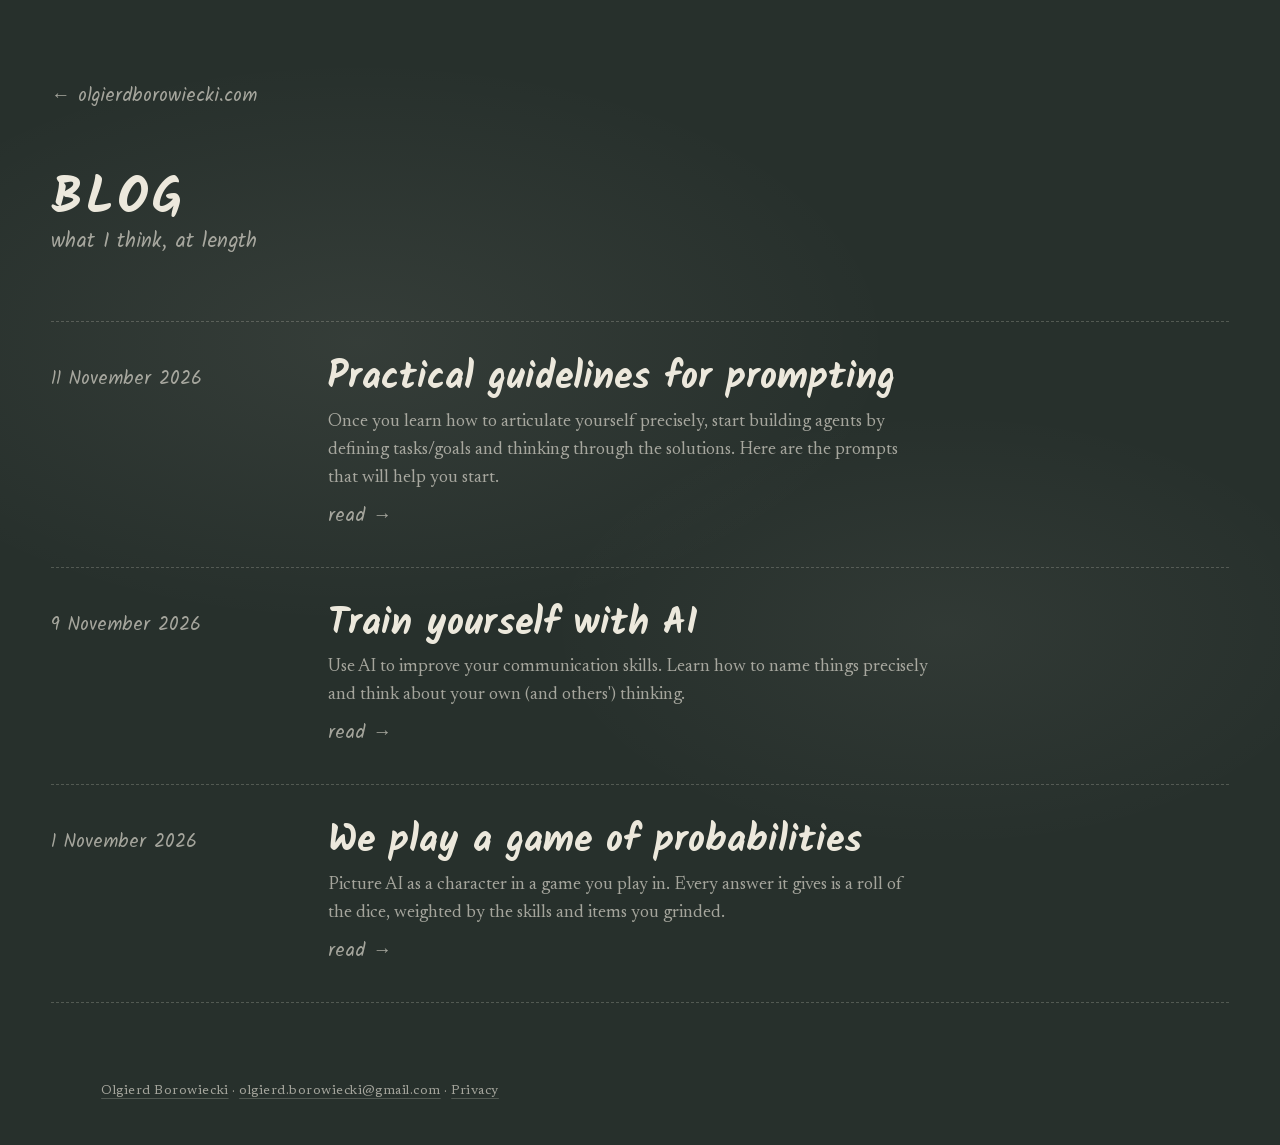
==== commit bd44ed62: "Practical guidelines for prompting: the post and its /blog/ entry; Writing on the start page; Train " ====
--- a/public/blog/index.html
+++ b/public/blog/index.html
@@ -1 +1 @@
-<!doctype html> <html lang="en"> <head> <meta charset="utf-8"> <meta name="viewport" content="width=device-width,initial-scale=1,viewport-fit=cover"> <title>Blog · Olgierd Borowiecki</title> <meta name="description" content="What I think, at length: AI as a game of probabilities, agents and the environment you build for them."> <link rel="canonical" href="https://olgierdborowiecki.com/blog/"> <meta property="og:type" content="website"> <meta property="og:url" content="https://olgierdborowiecki.com/blog/"> <meta property="og:title" content="Blog · Olgierd Borowiecki"> <meta property="og:description" content="What I think, at length: AI as a game of probabilities, agents and the environment you build for them."> <meta property="og:image" content="https://olgierdborowiecki.com/og.png"> <meta property="og:image:width" content="1200"> <meta property="og:image:height" content="630"> <meta name="twitter:card" content="summary_large_image"> <link rel="icon" href="../favicon.svg" type="image/svg+xml"> <link rel="stylesheet" href="../fonts/fonts.css"> <script type="application/ld+json">{"@context":"https://schema.org","@type":"Blog","name":"Blog · Olgierd Borowiecki","url":"https://olgierdborowiecki.com/blog/","inLanguage":"en","author":{"@type":"Person","name":"Olgierd Borowiecki","url":"https://olgierdborowiecki.com/"},"blogPost":[{"@type":"BlogPosting","headline":"Train yourself with AI","datePublished":"2026-11-09","url":"https://olgierdborowiecki.com/blog/train-yourself-with-ai/"},{"@type":"BlogPosting","headline":"We play a game of probabilities","datePublished":"2026-11-01","url":"https://olgierdborowiecki.com/blog/game-of-probabilities/"}]}</script> <style>:root{color-scheme:dark;--lupek:#27302c;--kreda:#ece8dc;--kreda-2:rgba(236,232,220,.64);--kreda-3:rgba(236,232,220,.22);--tekst:"Newsreader",Georgia,"Times New Roman",serif;--reka:"Kalam","Segoe Print","Bradley Hand",cursive}html,body{margin:0}body{background-color:var(--lupek);background-image:radial-gradient(60% 45% at 28% 38%,rgba(236,232,220,.07),transparent 70%),radial-gradient(45% 35% at 74% 70%,rgba(236,232,220,.05),transparent 70%);background-attachment:fixed;color:var(--kreda);font-family:var(--tekst)}h1,h2,h3,p{margin:0}a{color:inherit;text-underline-offset:4px}a:focus-visible{outline:2px dashed var(--kreda);outline-offset:8px}.strona{min-height:100vh;min-height:100svh;box-sizing:border-box;display:flex;align-items:center;justify-content:center;padding:clamp(48px,9vh,96px) max(16px,4vw)}.uklad{width:min(1180px,100%);display:flex;flex-direction:column;gap:clamp(36px,7vh,72px)}.strona h1{font-family:var(--reka);font-weight:700;text-transform:uppercase;letter-spacing:.06em;font-size:clamp(32px,4vw,52px);line-height:1}.linia{font-family:var(--reka);font-size:clamp(18px,1.6vw,23px);color:var(--kreda-2)}.wpisy{list-style:none;margin:0;padding:0;display:flex;flex-direction:column;border-top:1.5px dashed var(--kreda-3)}.wpis{border-bottom:1.5px dashed var(--kreda-3)}.wpis a{display:grid;grid-template-columns:minmax(120px,1fr) minmax(0,4fr);gap:8px clamp(20px,4vw,56px);padding:clamp(22px,4vh,36px) 0;text-decoration:none}.wpis time{font-family:var(--reka);font-size:19px;color:var(--kreda-2);padding-top:6px}.wpis h2{font-family:var(--reka);font-weight:700;font-size:clamp(26px,2.9vw,40px);line-height:1.15}.wpis p{grid-column:2;font-size:18px;line-height:1.55;color:var(--kreda-2);max-width:60ch}.wpis .dalej{grid-column:2;font-family:var(--reka);font-size:19px;color:var(--kreda-2)}@media (hover:hover){.wpis a:hover h2{text-decoration:underline;text-decoration-thickness:1.5px;text-underline-offset:8px}.wpis a:hover .dalej{color:var(--kreda)}}.post{display:grid;grid-template-columns:minmax(0,7fr) minmax(0,5fr);column-gap:clamp(24px,4vw,64px);width:min(1180px,100%);margin:0 auto;padding:0 max(16px,4vw) 18vh;box-sizing:border-box}.wstecz{grid-column:1/-1;font-family:var(--reka);font-size:19px;color:var(--kreda-2);text-decoration:none;padding:clamp(28px,6vh,56px) 0 0}.wstecz:hover,.strona .wstecz:hover{color:var(--kreda)}.strona .wstecz{grid-column:auto;padding:0;align-self:flex-start}.czytanie{grid-column:1;min-width:0}.glowa{padding:clamp(40px,10vh,110px) 0 clamp(32px,6vh,56px);display:flex;flex-direction:column;gap:18px}.glowa time{font-family:var(--reka);font-size:19px;color:var(--kreda-2)}.glowa h1{font-family:var(--tekst);font-weight:400;font-size:clamp(40px,5.4vw,72px);line-height:1.04;letter-spacing:-.01em}.czytanie p{font-size:20px;line-height:1.65;max-width:62ch;margin-top:1.1em}.czytanie .wstep{font-size:23px;line-height:1.55;margin-top:0}.czytanie h2{font-family:var(--reka);font-weight:700;text-transform:uppercase;letter-spacing:.06em;font-size:clamp(22px,2.2vw,28px);line-height:1.1;margin-top:2.6em}.czytanie a{text-decoration-thickness:1px;text-decoration-color:var(--kreda-2)}.koniec{margin-top:3.2em;font-family:var(--reka);font-size:19px;color:var(--kreda-2)}.margines{grid-column:2;grid-row:2/4;position:relative}#pejzaz{position:sticky;top:12vh;width:100%;height:76vh;display:block}.stopka{width:min(1180px,100%);margin:0 auto;padding:0 max(16px,4vw) 48px;box-sizing:border-box;font-family:var(--tekst);font-size:13px;letter-spacing:.04em;color:var(--kreda-2)}.stopka a{text-decoration-color:var(--kreda-3)}@media (max-width:759px){.wpis a{grid-template-columns:1fr}.wpis p,.wpis .dalej{grid-column:1}.post{grid-template-columns:1fr}.margines{grid-column:1;grid-row:2;position:sticky;top:0;z-index:2;height:24vh;height:24svh;background:var(--lupek)}.margines:after{content:"";position:absolute;left:0;right:0;top:100%;height:28px;background:linear-gradient(var(--lupek),transparent)}#pejzaz{position:static;height:100%}.czytanie{grid-row:3}.glowa{padding-top:16px}.czytanie p{font-size:18px}.czytanie .wstep{font-size:20px}}</style> </head> <body> <main> <section class="strona" id="blog" aria-labelledby="h-blog"><div class="uklad"> <a class="wstecz" href="../">← olgierdborowiecki.com</a> <div><h1 id="h-blog">Blog</h1><p class="linia">what I think, at length</p></div> <ol class="wpisy"> <li class="wpis"><a href="train-yourself-with-ai/"> <time datetime="2026-11-09">9 November 2026</time> <h2>Train yourself with AI</h2> <p>An AI model is a reader you can practice real communication skills on. Where it gets you wrong, a person might too, and you see it before a colleague or a student has to say so.</p> <span class="dalej">read →</span> </a></li> <li class="wpis"><a href="game-of-probabilities/"> <time datetime="2026-11-01">1 November 2026</time> <h2>We play a game of probabilities</h2> <p>Picture AI as a character in a game you play in. Every answer it gives is a roll of the dice, weighted by the skills and items you grinded.</p> <span class="dalej">read →</span> </a></li> </ol> </div></section> </main> <footer class="stopka"><p><a href="../">Olgierd Borowiecki</a> · <a href="mailto:olgierd.borowiecki@gmail.com">olgierd.borowiecki@gmail.com</a> · <a href="../privacy.html">Privacy</a></p></footer> <script>location.hash==="#post"&&location.replace("game-of-probabilities/");</script> </body> </html>
+<!doctype html> <html lang="en"> <head> <meta charset="utf-8"> <meta name="viewport" content="width=device-width,initial-scale=1,viewport-fit=cover"> <title>Blog · Olgierd Borowiecki</title> <meta name="description" content="What I think, at length: AI as a game of probabilities, agents and the environment you build for them."> <link rel="canonical" href="https://olgierdborowiecki.com/blog/"> <meta property="og:type" content="website"> <meta property="og:url" content="https://olgierdborowiecki.com/blog/"> <meta property="og:title" content="Blog · Olgierd Borowiecki"> <meta property="og:description" content="What I think, at length: AI as a game of probabilities, agents and the environment you build for them."> <meta property="og:image" content="https://olgierdborowiecki.com/og.png"> <meta property="og:image:width" content="1200"> <meta property="og:image:height" content="630"> <meta name="twitter:card" content="summary_large_image"> <link rel="icon" href="../favicon.svg" type="image/svg+xml"> <link rel="stylesheet" href="../fonts/fonts.css"> <script type="application/ld+json">{"@context":"https://schema.org","@type":"Blog","name":"Blog · Olgierd Borowiecki","url":"https://olgierdborowiecki.com/blog/","inLanguage":"en","author":{"@type":"Person","name":"Olgierd Borowiecki","url":"https://olgierdborowiecki.com/"},"blogPost":[{"@type":"BlogPosting","headline":"Practical guidelines for prompting","datePublished":"2026-11-11","url":"https://olgierdborowiecki.com/blog/practical-guidelines-for-prompting/"},{"@type":"BlogPosting","headline":"Train yourself with AI","datePublished":"2026-11-09","url":"https://olgierdborowiecki.com/blog/train-yourself-with-ai/"},{"@type":"BlogPosting","headline":"We play a game of probabilities","datePublished":"2026-11-01","url":"https://olgierdborowiecki.com/blog/game-of-probabilities/"}]}</script> <style>:root{color-scheme:dark;--lupek:#27302c;--kreda:#ece8dc;--kreda-2:rgba(236,232,220,.64);--kreda-3:rgba(236,232,220,.22);--tekst:"Newsreader",Georgia,"Times New Roman",serif;--reka:"Kalam","Segoe Print","Bradley Hand",cursive}html,body{margin:0}body{background-color:var(--lupek);background-image:radial-gradient(60% 45% at 28% 38%,rgba(236,232,220,.07),transparent 70%),radial-gradient(45% 35% at 74% 70%,rgba(236,232,220,.05),transparent 70%);background-attachment:fixed;color:var(--kreda);font-family:var(--tekst)}h1,h2,h3,p{margin:0}a{color:inherit;text-underline-offset:4px}a:focus-visible{outline:2px dashed var(--kreda);outline-offset:8px}.strona{min-height:100vh;min-height:100svh;box-sizing:border-box;display:flex;align-items:center;justify-content:center;padding:clamp(48px,9vh,96px) max(16px,4vw)}.uklad{width:min(1180px,100%);display:flex;flex-direction:column;gap:clamp(36px,7vh,72px)}.strona h1{font-family:var(--reka);font-weight:700;text-transform:uppercase;letter-spacing:.06em;font-size:clamp(32px,4vw,52px);line-height:1}.linia{font-family:var(--reka);font-size:clamp(18px,1.6vw,23px);color:var(--kreda-2)}.wpisy{list-style:none;margin:0;padding:0;display:flex;flex-direction:column;border-top:1.5px dashed var(--kreda-3)}.wpis{border-bottom:1.5px dashed var(--kreda-3)}.wpis a{display:grid;grid-template-columns:minmax(120px,1fr) minmax(0,4fr);gap:8px clamp(20px,4vw,56px);padding:clamp(22px,4vh,36px) 0;text-decoration:none}.wpis time{font-family:var(--reka);font-size:19px;color:var(--kreda-2);padding-top:6px}.wpis h2{font-family:var(--reka);font-weight:700;font-size:clamp(26px,2.9vw,40px);line-height:1.15}.wpis p{grid-column:2;font-size:18px;line-height:1.55;color:var(--kreda-2);max-width:60ch}.wpis .dalej{grid-column:2;font-family:var(--reka);font-size:19px;color:var(--kreda-2)}@media (hover:hover){.wpis a:hover h2{text-decoration:underline;text-decoration-thickness:1.5px;text-underline-offset:8px}.wpis a:hover .dalej{color:var(--kreda)}}.post{display:grid;grid-template-columns:minmax(0,7fr) minmax(0,5fr);column-gap:clamp(24px,4vw,64px);width:min(1180px,100%);margin:0 auto;padding:0 max(16px,4vw) 18vh;box-sizing:border-box}.wstecz{grid-column:1/-1;font-family:var(--reka);font-size:19px;color:var(--kreda-2);text-decoration:none;padding:clamp(28px,6vh,56px) 0 0}.wstecz:hover,.strona .wstecz:hover{color:var(--kreda)}.strona .wstecz{grid-column:auto;padding:0;align-self:flex-start}.czytanie{grid-column:1;min-width:0}.glowa{padding:clamp(40px,10vh,110px) 0 clamp(32px,6vh,56px);display:flex;flex-direction:column;gap:18px}.glowa time{font-family:var(--reka);font-size:19px;color:var(--kreda-2)}.glowa h1{font-family:var(--tekst);font-weight:400;font-size:clamp(40px,5.4vw,72px);line-height:1.04;letter-spacing:-.01em}.czytanie p{font-size:20px;line-height:1.65;max-width:62ch;margin-top:1.1em}.czytanie .wstep{font-size:23px;line-height:1.55;margin-top:0}.czytanie h2{font-family:var(--reka);font-weight:700;text-transform:uppercase;letter-spacing:.06em;font-size:clamp(22px,2.2vw,28px);line-height:1.1;margin-top:2.6em}.czytanie a{text-decoration-thickness:1px;text-decoration-color:var(--kreda-2)}.koniec{margin-top:3.2em;font-family:var(--reka);font-size:19px;color:var(--kreda-2)}.margines{grid-column:2;grid-row:2/4;position:relative}#pejzaz{position:sticky;top:12vh;width:100%;height:76vh;display:block}.stopka{width:min(1180px,100%);margin:0 auto;padding:0 max(16px,4vw) 48px;box-sizing:border-box;font-family:var(--tekst);font-size:13px;letter-spacing:.04em;color:var(--kreda-2)}.stopka a{text-decoration-color:var(--kreda-3)}@media (max-width:759px){.wpis a{grid-template-columns:1fr}.wpis p,.wpis .dalej{grid-column:1}.post{grid-template-columns:1fr}.margines{grid-column:1;grid-row:2;position:sticky;top:0;z-index:2;height:24vh;height:24svh;background:var(--lupek)}.margines:after{content:"";position:absolute;left:0;right:0;top:100%;height:28px;background:linear-gradient(var(--lupek),transparent)}#pejzaz{position:static;height:100%}.czytanie{grid-row:3}.glowa{padding-top:16px}.czytanie p{font-size:18px}.czytanie .wstep{font-size:20px}}</style> </head> <body> <main> <section class="strona" id="blog" aria-labelledby="h-blog"><div class="uklad"> <a class="wstecz" href="../">← olgierdborowiecki.com</a> <div><h1 id="h-blog">Blog</h1><p class="linia">what I think, at length</p></div> <ol class="wpisy"> <li class="wpis"><a href="practical-guidelines-for-prompting/"> <time datetime="2026-11-11">11 November 2026</time> <h2>Practical guidelines for prompting</h2> <p>Once you learn how to articulate yourself precisely, start building agents by defining tasks/goals and thinking through the solutions. Here are the prompts that will help you start.</p> <span class="dalej">read →</span> </a></li> <li class="wpis"><a href="train-yourself-with-ai/"> <time datetime="2026-11-09">9 November 2026</time> <h2>Train yourself with AI</h2> <p>Use AI to improve your communication skills. Learn how to name things precisely and think about your own (and others') thinking.</p> <span class="dalej">read →</span> </a></li> <li class="wpis"><a href="game-of-probabilities/"> <time datetime="2026-11-01">1 November 2026</time> <h2>We play a game of probabilities</h2> <p>Picture AI as a character in a game you play in. Every answer it gives is a roll of the dice, weighted by the skills and items you grinded.</p> <span class="dalej">read →</span> </a></li> </ol> </div></section> </main> <footer class="stopka"><p><a href="../">Olgierd Borowiecki</a> · <a href="mailto:olgierd.borowiecki@gmail.com">olgierd.borowiecki@gmail.com</a> · <a href="../privacy.html">Privacy</a></p></footer> <script>location.hash==="#post"&&location.replace("game-of-probabilities/");</script> </body> </html>
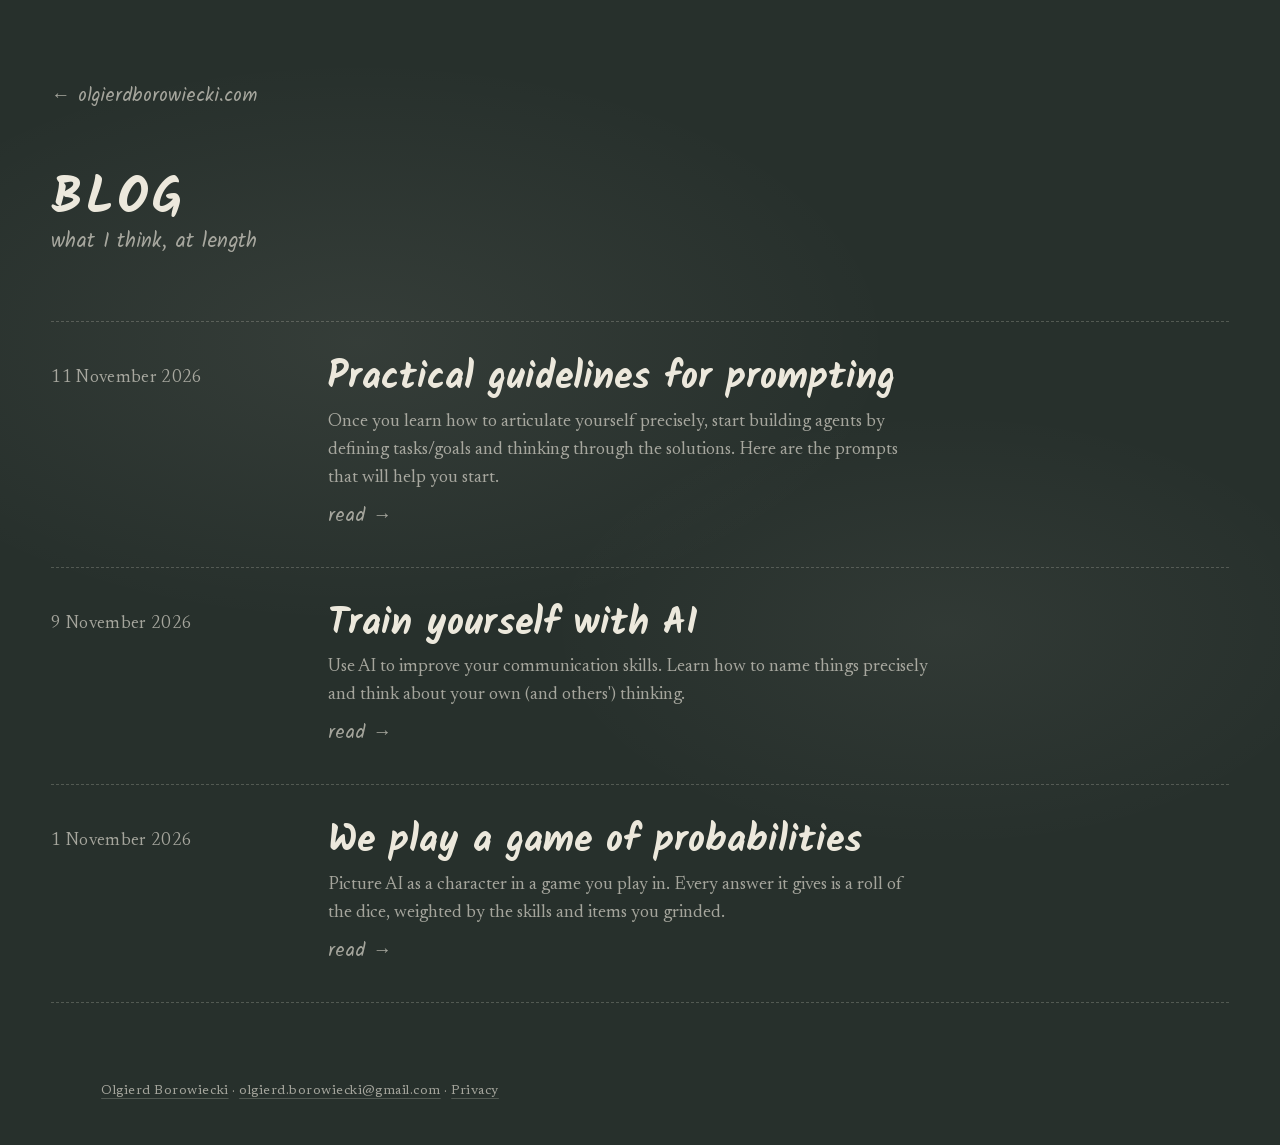
==== commit 1e3f917b: "Blog: the prompting post centred until its figure, one-size lead, balanced title; dates in the text " ====
--- a/public/blog/index.html
+++ b/public/blog/index.html
@@ -1 +1 @@
-<!doctype html> <html lang="en"> <head> <meta charset="utf-8"> <meta name="viewport" content="width=device-width,initial-scale=1,viewport-fit=cover"> <title>Blog · Olgierd Borowiecki</title> <meta name="description" content="What I think, at length: AI as a game of probabilities, agents and the environment you build for them."> <link rel="canonical" href="https://olgierdborowiecki.com/blog/"> <meta property="og:type" content="website"> <meta property="og:url" content="https://olgierdborowiecki.com/blog/"> <meta property="og:title" content="Blog · Olgierd Borowiecki"> <meta property="og:description" content="What I think, at length: AI as a game of probabilities, agents and the environment you build for them."> <meta property="og:image" content="https://olgierdborowiecki.com/og.png"> <meta property="og:image:width" content="1200"> <meta property="og:image:height" content="630"> <meta name="twitter:card" content="summary_large_image"> <link rel="icon" href="../favicon.svg" type="image/svg+xml"> <link rel="stylesheet" href="../fonts/fonts.css"> <script type="application/ld+json">{"@context":"https://schema.org","@type":"Blog","name":"Blog · Olgierd Borowiecki","url":"https://olgierdborowiecki.com/blog/","inLanguage":"en","author":{"@type":"Person","name":"Olgierd Borowiecki","url":"https://olgierdborowiecki.com/"},"blogPost":[{"@type":"BlogPosting","headline":"Practical guidelines for prompting","datePublished":"2026-11-11","url":"https://olgierdborowiecki.com/blog/practical-guidelines-for-prompting/"},{"@type":"BlogPosting","headline":"Train yourself with AI","datePublished":"2026-11-09","url":"https://olgierdborowiecki.com/blog/train-yourself-with-ai/"},{"@type":"BlogPosting","headline":"We play a game of probabilities","datePublished":"2026-11-01","url":"https://olgierdborowiecki.com/blog/game-of-probabilities/"}]}</script> <style>:root{color-scheme:dark;--lupek:#27302c;--kreda:#ece8dc;--kreda-2:rgba(236,232,220,.64);--kreda-3:rgba(236,232,220,.22);--tekst:"Newsreader",Georgia,"Times New Roman",serif;--reka:"Kalam","Segoe Print","Bradley Hand",cursive}html,body{margin:0}body{background-color:var(--lupek);background-image:radial-gradient(60% 45% at 28% 38%,rgba(236,232,220,.07),transparent 70%),radial-gradient(45% 35% at 74% 70%,rgba(236,232,220,.05),transparent 70%);background-attachment:fixed;color:var(--kreda);font-family:var(--tekst)}h1,h2,h3,p{margin:0}a{color:inherit;text-underline-offset:4px}a:focus-visible{outline:2px dashed var(--kreda);outline-offset:8px}.strona{min-height:100vh;min-height:100svh;box-sizing:border-box;display:flex;align-items:center;justify-content:center;padding:clamp(48px,9vh,96px) max(16px,4vw)}.uklad{width:min(1180px,100%);display:flex;flex-direction:column;gap:clamp(36px,7vh,72px)}.strona h1{font-family:var(--reka);font-weight:700;text-transform:uppercase;letter-spacing:.06em;font-size:clamp(32px,4vw,52px);line-height:1}.linia{font-family:var(--reka);font-size:clamp(18px,1.6vw,23px);color:var(--kreda-2)}.wpisy{list-style:none;margin:0;padding:0;display:flex;flex-direction:column;border-top:1.5px dashed var(--kreda-3)}.wpis{border-bottom:1.5px dashed var(--kreda-3)}.wpis a{display:grid;grid-template-columns:minmax(120px,1fr) minmax(0,4fr);gap:8px clamp(20px,4vw,56px);padding:clamp(22px,4vh,36px) 0;text-decoration:none}.wpis time{font-family:var(--reka);font-size:19px;color:var(--kreda-2);padding-top:6px}.wpis h2{font-family:var(--reka);font-weight:700;font-size:clamp(26px,2.9vw,40px);line-height:1.15}.wpis p{grid-column:2;font-size:18px;line-height:1.55;color:var(--kreda-2);max-width:60ch}.wpis .dalej{grid-column:2;font-family:var(--reka);font-size:19px;color:var(--kreda-2)}@media (hover:hover){.wpis a:hover h2{text-decoration:underline;text-decoration-thickness:1.5px;text-underline-offset:8px}.wpis a:hover .dalej{color:var(--kreda)}}.post{display:grid;grid-template-columns:minmax(0,7fr) minmax(0,5fr);column-gap:clamp(24px,4vw,64px);width:min(1180px,100%);margin:0 auto;padding:0 max(16px,4vw) 18vh;box-sizing:border-box}.wstecz{grid-column:1/-1;font-family:var(--reka);font-size:19px;color:var(--kreda-2);text-decoration:none;padding:clamp(28px,6vh,56px) 0 0}.wstecz:hover,.strona .wstecz:hover{color:var(--kreda)}.strona .wstecz{grid-column:auto;padding:0;align-self:flex-start}.czytanie{grid-column:1;min-width:0}.glowa{padding:clamp(40px,10vh,110px) 0 clamp(32px,6vh,56px);display:flex;flex-direction:column;gap:18px}.glowa time{font-family:var(--reka);font-size:19px;color:var(--kreda-2)}.glowa h1{font-family:var(--tekst);font-weight:400;font-size:clamp(40px,5.4vw,72px);line-height:1.04;letter-spacing:-.01em}.czytanie p{font-size:20px;line-height:1.65;max-width:62ch;margin-top:1.1em}.czytanie .wstep{font-size:23px;line-height:1.55;margin-top:0}.czytanie h2{font-family:var(--reka);font-weight:700;text-transform:uppercase;letter-spacing:.06em;font-size:clamp(22px,2.2vw,28px);line-height:1.1;margin-top:2.6em}.czytanie a{text-decoration-thickness:1px;text-decoration-color:var(--kreda-2)}.koniec{margin-top:3.2em;font-family:var(--reka);font-size:19px;color:var(--kreda-2)}.margines{grid-column:2;grid-row:2/4;position:relative}#pejzaz{position:sticky;top:12vh;width:100%;height:76vh;display:block}.stopka{width:min(1180px,100%);margin:0 auto;padding:0 max(16px,4vw) 48px;box-sizing:border-box;font-family:var(--tekst);font-size:13px;letter-spacing:.04em;color:var(--kreda-2)}.stopka a{text-decoration-color:var(--kreda-3)}@media (max-width:759px){.wpis a{grid-template-columns:1fr}.wpis p,.wpis .dalej{grid-column:1}.post{grid-template-columns:1fr}.margines{grid-column:1;grid-row:2;position:sticky;top:0;z-index:2;height:24vh;height:24svh;background:var(--lupek)}.margines:after{content:"";position:absolute;left:0;right:0;top:100%;height:28px;background:linear-gradient(var(--lupek),transparent)}#pejzaz{position:static;height:100%}.czytanie{grid-row:3}.glowa{padding-top:16px}.czytanie p{font-size:18px}.czytanie .wstep{font-size:20px}}</style> </head> <body> <main> <section class="strona" id="blog" aria-labelledby="h-blog"><div class="uklad"> <a class="wstecz" href="../">← olgierdborowiecki.com</a> <div><h1 id="h-blog">Blog</h1><p class="linia">what I think, at length</p></div> <ol class="wpisy"> <li class="wpis"><a href="practical-guidelines-for-prompting/"> <time datetime="2026-11-11">11 November 2026</time> <h2>Practical guidelines for prompting</h2> <p>Once you learn how to articulate yourself precisely, start building agents by defining tasks/goals and thinking through the solutions. Here are the prompts that will help you start.</p> <span class="dalej">read →</span> </a></li> <li class="wpis"><a href="train-yourself-with-ai/"> <time datetime="2026-11-09">9 November 2026</time> <h2>Train yourself with AI</h2> <p>Use AI to improve your communication skills. Learn how to name things precisely and think about your own (and others') thinking.</p> <span class="dalej">read →</span> </a></li> <li class="wpis"><a href="game-of-probabilities/"> <time datetime="2026-11-01">1 November 2026</time> <h2>We play a game of probabilities</h2> <p>Picture AI as a character in a game you play in. Every answer it gives is a roll of the dice, weighted by the skills and items you grinded.</p> <span class="dalej">read →</span> </a></li> </ol> </div></section> </main> <footer class="stopka"><p><a href="../">Olgierd Borowiecki</a> · <a href="mailto:olgierd.borowiecki@gmail.com">olgierd.borowiecki@gmail.com</a> · <a href="../privacy.html">Privacy</a></p></footer> <script>location.hash==="#post"&&location.replace("game-of-probabilities/");</script> </body> </html>
+<!doctype html> <html lang="en"> <head> <meta charset="utf-8"> <meta name="viewport" content="width=device-width,initial-scale=1,viewport-fit=cover"> <title>Blog · Olgierd Borowiecki</title> <meta name="description" content="What I think, at length: AI as a game of probabilities, agents and the environment you build for them."> <link rel="canonical" href="https://olgierdborowiecki.com/blog/"> <meta property="og:type" content="website"> <meta property="og:url" content="https://olgierdborowiecki.com/blog/"> <meta property="og:title" content="Blog · Olgierd Borowiecki"> <meta property="og:description" content="What I think, at length: AI as a game of probabilities, agents and the environment you build for them."> <meta property="og:image" content="https://olgierdborowiecki.com/og.png"> <meta property="og:image:width" content="1200"> <meta property="og:image:height" content="630"> <meta name="twitter:card" content="summary_large_image"> <link rel="icon" href="../favicon.svg" type="image/svg+xml"> <link rel="stylesheet" href="../fonts/fonts.css"> <script type="application/ld+json">{"@context":"https://schema.org","@type":"Blog","name":"Blog · Olgierd Borowiecki","url":"https://olgierdborowiecki.com/blog/","inLanguage":"en","author":{"@type":"Person","name":"Olgierd Borowiecki","url":"https://olgierdborowiecki.com/"},"blogPost":[{"@type":"BlogPosting","headline":"Practical guidelines for prompting","datePublished":"2026-11-11","url":"https://olgierdborowiecki.com/blog/practical-guidelines-for-prompting/"},{"@type":"BlogPosting","headline":"Train yourself with AI","datePublished":"2026-11-09","url":"https://olgierdborowiecki.com/blog/train-yourself-with-ai/"},{"@type":"BlogPosting","headline":"We play a game of probabilities","datePublished":"2026-11-01","url":"https://olgierdborowiecki.com/blog/game-of-probabilities/"}]}</script> <style>:root{color-scheme:dark;--lupek:#27302c;--kreda:#ece8dc;--kreda-2:rgba(236,232,220,.64);--kreda-3:rgba(236,232,220,.22);--tekst:"Newsreader",Georgia,"Times New Roman",serif;--reka:"Kalam","Segoe Print","Bradley Hand",cursive}html,body{margin:0}body{background-color:var(--lupek);background-image:radial-gradient(60% 45% at 28% 38%,rgba(236,232,220,.07),transparent 70%),radial-gradient(45% 35% at 74% 70%,rgba(236,232,220,.05),transparent 70%);background-attachment:fixed;color:var(--kreda);font-family:var(--tekst)}h1,h2,h3,p{margin:0}a{color:inherit;text-underline-offset:4px}a:focus-visible{outline:2px dashed var(--kreda);outline-offset:8px}.strona{min-height:100vh;min-height:100svh;box-sizing:border-box;display:flex;align-items:center;justify-content:center;padding:clamp(48px,9vh,96px) max(16px,4vw)}.uklad{width:min(1180px,100%);display:flex;flex-direction:column;gap:clamp(36px,7vh,72px)}.strona h1{font-family:var(--reka);font-weight:700;text-transform:uppercase;letter-spacing:.06em;font-size:clamp(32px,4vw,52px);line-height:1}.linia{font-family:var(--reka);font-size:clamp(18px,1.6vw,23px);color:var(--kreda-2)}.wpisy{list-style:none;margin:0;padding:0;display:flex;flex-direction:column;border-top:1.5px dashed var(--kreda-3)}.wpis{border-bottom:1.5px dashed var(--kreda-3)}.wpis a{display:grid;grid-template-columns:minmax(120px,1fr) minmax(0,4fr);gap:8px clamp(20px,4vw,56px);padding:clamp(22px,4vh,36px) 0;text-decoration:none}.wpis time{font-family:var(--tekst);font-size:17px;letter-spacing:.02em;color:var(--kreda-2);padding-top:12px}.wpis h2{font-family:var(--reka);font-weight:700;font-size:clamp(26px,2.9vw,40px);line-height:1.15}.wpis p{grid-column:2;font-size:18px;line-height:1.55;color:var(--kreda-2);max-width:60ch}.wpis .dalej{grid-column:2;font-family:var(--reka);font-size:19px;color:var(--kreda-2)}@media (hover:hover){.wpis a:hover h2{text-decoration:underline;text-decoration-thickness:1.5px;text-underline-offset:8px}.wpis a:hover .dalej{color:var(--kreda)}}.post{display:grid;grid-template-columns:minmax(0,7fr) minmax(0,5fr);column-gap:clamp(24px,4vw,64px);width:min(1180px,100%);margin:0 auto;padding:0 max(16px,4vw) 18vh;box-sizing:border-box}.wstecz{grid-column:1/-1;font-family:var(--reka);font-size:19px;color:var(--kreda-2);text-decoration:none;padding:clamp(28px,6vh,56px) 0 0}.wstecz:hover,.strona .wstecz:hover{color:var(--kreda)}.strona .wstecz{grid-column:auto;padding:0;align-self:flex-start}.czytanie{grid-column:1;min-width:0}.glowa{padding:clamp(40px,10vh,110px) 0 clamp(32px,6vh,56px);display:flex;flex-direction:column;gap:18px}.glowa time{font-family:var(--tekst);font-size:17px;letter-spacing:.02em;color:var(--kreda-2)}.glowa h1{font-family:var(--tekst);font-weight:400;font-size:clamp(40px,5.4vw,72px);line-height:1.04;letter-spacing:-.01em}.czytanie p{font-size:20px;line-height:1.65;max-width:62ch;margin-top:1.1em}.czytanie .wstep{font-size:23px;line-height:1.55;margin-top:0}.czytanie h2{font-family:var(--reka);font-weight:700;text-transform:uppercase;letter-spacing:.06em;font-size:clamp(22px,2.2vw,28px);line-height:1.1;margin-top:2.6em}.czytanie a{text-decoration-thickness:1px;text-decoration-color:var(--kreda-2)}.koniec{margin-top:3.2em;font-family:var(--reka);font-size:19px;color:var(--kreda-2)}.margines{grid-column:2;grid-row:2/4;position:relative}#pejzaz{position:sticky;top:12vh;width:100%;height:76vh;display:block}.stopka{width:min(1180px,100%);margin:0 auto;padding:0 max(16px,4vw) 48px;box-sizing:border-box;font-family:var(--tekst);font-size:13px;letter-spacing:.04em;color:var(--kreda-2)}.stopka a{text-decoration-color:var(--kreda-3)}@media (max-width:759px){.wpis a{grid-template-columns:1fr}.wpis p,.wpis .dalej{grid-column:1}.post{grid-template-columns:1fr}.margines{grid-column:1;grid-row:2;position:sticky;top:0;z-index:2;height:24vh;height:24svh;background:var(--lupek)}.margines:after{content:"";position:absolute;left:0;right:0;top:100%;height:28px;background:linear-gradient(var(--lupek),transparent)}#pejzaz{position:static;height:100%}.czytanie{grid-row:3}.glowa{padding-top:16px}.czytanie p{font-size:18px}.czytanie .wstep{font-size:20px}}</style> </head> <body> <main> <section class="strona" id="blog" aria-labelledby="h-blog"><div class="uklad"> <a class="wstecz" href="../">← olgierdborowiecki.com</a> <div><h1 id="h-blog">Blog</h1><p class="linia">what I think, at length</p></div> <ol class="wpisy"> <li class="wpis"><a href="practical-guidelines-for-prompting/"> <time datetime="2026-11-11">11 November 2026</time> <h2>Practical guidelines for prompting</h2> <p>Once you learn how to articulate yourself precisely, start building agents by defining tasks/goals and thinking through the solutions. Here are the prompts that will help you start.</p> <span class="dalej">read →</span> </a></li> <li class="wpis"><a href="train-yourself-with-ai/"> <time datetime="2026-11-09">9 November 2026</time> <h2>Train yourself with AI</h2> <p>Use AI to improve your communication skills. Learn how to name things precisely and think about your own (and others') thinking.</p> <span class="dalej">read →</span> </a></li> <li class="wpis"><a href="game-of-probabilities/"> <time datetime="2026-11-01">1 November 2026</time> <h2>We play a game of probabilities</h2> <p>Picture AI as a character in a game you play in. Every answer it gives is a roll of the dice, weighted by the skills and items you grinded.</p> <span class="dalej">read →</span> </a></li> </ol> </div></section> </main> <footer class="stopka"><p><a href="../">Olgierd Borowiecki</a> · <a href="mailto:olgierd.borowiecki@gmail.com">olgierd.borowiecki@gmail.com</a> · <a href="../privacy.html">Privacy</a></p></footer> <script>location.hash==="#post"&&location.replace("game-of-probabilities/");</script> </body> </html>
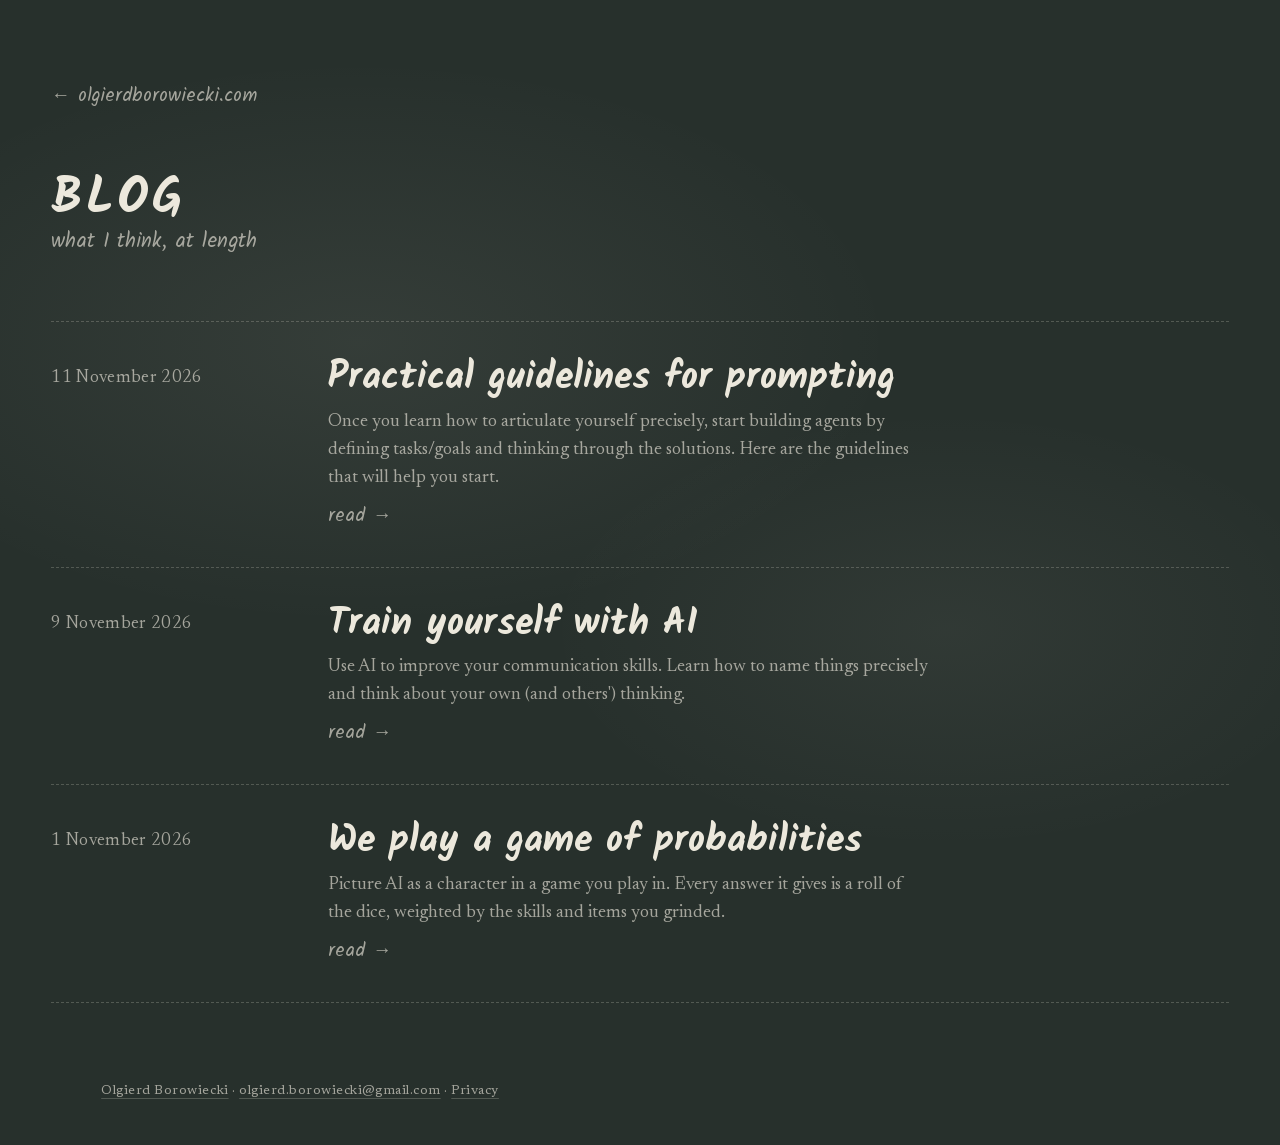
==== commit 4f839e7d: "Practical guidelines for prompting: guidelines in the opening; the figure tells one story, every mar" ====
--- a/public/blog/index.html
+++ b/public/blog/index.html
@@ -1 +1 @@
-<!doctype html> <html lang="en"> <head> <meta charset="utf-8"> <meta name="viewport" content="width=device-width,initial-scale=1,viewport-fit=cover"> <title>Blog · Olgierd Borowiecki</title> <meta name="description" content="What I think, at length: AI as a game of probabilities, agents and the environment you build for them."> <link rel="canonical" href="https://olgierdborowiecki.com/blog/"> <meta property="og:type" content="website"> <meta property="og:url" content="https://olgierdborowiecki.com/blog/"> <meta property="og:title" content="Blog · Olgierd Borowiecki"> <meta property="og:description" content="What I think, at length: AI as a game of probabilities, agents and the environment you build for them."> <meta property="og:image" content="https://olgierdborowiecki.com/og.png"> <meta property="og:image:width" content="1200"> <meta property="og:image:height" content="630"> <meta name="twitter:card" content="summary_large_image"> <link rel="icon" href="../favicon.svg" type="image/svg+xml"> <link rel="stylesheet" href="../fonts/fonts.css"> <script type="application/ld+json">{"@context":"https://schema.org","@type":"Blog","name":"Blog · Olgierd Borowiecki","url":"https://olgierdborowiecki.com/blog/","inLanguage":"en","author":{"@type":"Person","name":"Olgierd Borowiecki","url":"https://olgierdborowiecki.com/"},"blogPost":[{"@type":"BlogPosting","headline":"Practical guidelines for prompting","datePublished":"2026-11-11","url":"https://olgierdborowiecki.com/blog/practical-guidelines-for-prompting/"},{"@type":"BlogPosting","headline":"Train yourself with AI","datePublished":"2026-11-09","url":"https://olgierdborowiecki.com/blog/train-yourself-with-ai/"},{"@type":"BlogPosting","headline":"We play a game of probabilities","datePublished":"2026-11-01","url":"https://olgierdborowiecki.com/blog/game-of-probabilities/"}]}</script> <style>:root{color-scheme:dark;--lupek:#27302c;--kreda:#ece8dc;--kreda-2:rgba(236,232,220,.64);--kreda-3:rgba(236,232,220,.22);--tekst:"Newsreader",Georgia,"Times New Roman",serif;--reka:"Kalam","Segoe Print","Bradley Hand",cursive}html,body{margin:0}body{background-color:var(--lupek);background-image:radial-gradient(60% 45% at 28% 38%,rgba(236,232,220,.07),transparent 70%),radial-gradient(45% 35% at 74% 70%,rgba(236,232,220,.05),transparent 70%);background-attachment:fixed;color:var(--kreda);font-family:var(--tekst)}h1,h2,h3,p{margin:0}a{color:inherit;text-underline-offset:4px}a:focus-visible{outline:2px dashed var(--kreda);outline-offset:8px}.strona{min-height:100vh;min-height:100svh;box-sizing:border-box;display:flex;align-items:center;justify-content:center;padding:clamp(48px,9vh,96px) max(16px,4vw)}.uklad{width:min(1180px,100%);display:flex;flex-direction:column;gap:clamp(36px,7vh,72px)}.strona h1{font-family:var(--reka);font-weight:700;text-transform:uppercase;letter-spacing:.06em;font-size:clamp(32px,4vw,52px);line-height:1}.linia{font-family:var(--reka);font-size:clamp(18px,1.6vw,23px);color:var(--kreda-2)}.wpisy{list-style:none;margin:0;padding:0;display:flex;flex-direction:column;border-top:1.5px dashed var(--kreda-3)}.wpis{border-bottom:1.5px dashed var(--kreda-3)}.wpis a{display:grid;grid-template-columns:minmax(120px,1fr) minmax(0,4fr);gap:8px clamp(20px,4vw,56px);padding:clamp(22px,4vh,36px) 0;text-decoration:none}.wpis time{font-family:var(--tekst);font-size:17px;letter-spacing:.02em;color:var(--kreda-2);padding-top:12px}.wpis h2{font-family:var(--reka);font-weight:700;font-size:clamp(26px,2.9vw,40px);line-height:1.15}.wpis p{grid-column:2;font-size:18px;line-height:1.55;color:var(--kreda-2);max-width:60ch}.wpis .dalej{grid-column:2;font-family:var(--reka);font-size:19px;color:var(--kreda-2)}@media (hover:hover){.wpis a:hover h2{text-decoration:underline;text-decoration-thickness:1.5px;text-underline-offset:8px}.wpis a:hover .dalej{color:var(--kreda)}}.post{display:grid;grid-template-columns:minmax(0,7fr) minmax(0,5fr);column-gap:clamp(24px,4vw,64px);width:min(1180px,100%);margin:0 auto;padding:0 max(16px,4vw) 18vh;box-sizing:border-box}.wstecz{grid-column:1/-1;font-family:var(--reka);font-size:19px;color:var(--kreda-2);text-decoration:none;padding:clamp(28px,6vh,56px) 0 0}.wstecz:hover,.strona .wstecz:hover{color:var(--kreda)}.strona .wstecz{grid-column:auto;padding:0;align-self:flex-start}.czytanie{grid-column:1;min-width:0}.glowa{padding:clamp(40px,10vh,110px) 0 clamp(32px,6vh,56px);display:flex;flex-direction:column;gap:18px}.glowa time{font-family:var(--tekst);font-size:17px;letter-spacing:.02em;color:var(--kreda-2)}.glowa h1{font-family:var(--tekst);font-weight:400;font-size:clamp(40px,5.4vw,72px);line-height:1.04;letter-spacing:-.01em}.czytanie p{font-size:20px;line-height:1.65;max-width:62ch;margin-top:1.1em}.czytanie .wstep{font-size:23px;line-height:1.55;margin-top:0}.czytanie h2{font-family:var(--reka);font-weight:700;text-transform:uppercase;letter-spacing:.06em;font-size:clamp(22px,2.2vw,28px);line-height:1.1;margin-top:2.6em}.czytanie a{text-decoration-thickness:1px;text-decoration-color:var(--kreda-2)}.koniec{margin-top:3.2em;font-family:var(--reka);font-size:19px;color:var(--kreda-2)}.margines{grid-column:2;grid-row:2/4;position:relative}#pejzaz{position:sticky;top:12vh;width:100%;height:76vh;display:block}.stopka{width:min(1180px,100%);margin:0 auto;padding:0 max(16px,4vw) 48px;box-sizing:border-box;font-family:var(--tekst);font-size:13px;letter-spacing:.04em;color:var(--kreda-2)}.stopka a{text-decoration-color:var(--kreda-3)}@media (max-width:759px){.wpis a{grid-template-columns:1fr}.wpis p,.wpis .dalej{grid-column:1}.post{grid-template-columns:1fr}.margines{grid-column:1;grid-row:2;position:sticky;top:0;z-index:2;height:24vh;height:24svh;background:var(--lupek)}.margines:after{content:"";position:absolute;left:0;right:0;top:100%;height:28px;background:linear-gradient(var(--lupek),transparent)}#pejzaz{position:static;height:100%}.czytanie{grid-row:3}.glowa{padding-top:16px}.czytanie p{font-size:18px}.czytanie .wstep{font-size:20px}}</style> </head> <body> <main> <section class="strona" id="blog" aria-labelledby="h-blog"><div class="uklad"> <a class="wstecz" href="../">← olgierdborowiecki.com</a> <div><h1 id="h-blog">Blog</h1><p class="linia">what I think, at length</p></div> <ol class="wpisy"> <li class="wpis"><a href="practical-guidelines-for-prompting/"> <time datetime="2026-11-11">11 November 2026</time> <h2>Practical guidelines for prompting</h2> <p>Once you learn how to articulate yourself precisely, start building agents by defining tasks/goals and thinking through the solutions. Here are the prompts that will help you start.</p> <span class="dalej">read →</span> </a></li> <li class="wpis"><a href="train-yourself-with-ai/"> <time datetime="2026-11-09">9 November 2026</time> <h2>Train yourself with AI</h2> <p>Use AI to improve your communication skills. Learn how to name things precisely and think about your own (and others') thinking.</p> <span class="dalej">read →</span> </a></li> <li class="wpis"><a href="game-of-probabilities/"> <time datetime="2026-11-01">1 November 2026</time> <h2>We play a game of probabilities</h2> <p>Picture AI as a character in a game you play in. Every answer it gives is a roll of the dice, weighted by the skills and items you grinded.</p> <span class="dalej">read →</span> </a></li> </ol> </div></section> </main> <footer class="stopka"><p><a href="../">Olgierd Borowiecki</a> · <a href="mailto:olgierd.borowiecki@gmail.com">olgierd.borowiecki@gmail.com</a> · <a href="../privacy.html">Privacy</a></p></footer> <script>location.hash==="#post"&&location.replace("game-of-probabilities/");</script> </body> </html>
+<!doctype html> <html lang="en"> <head> <meta charset="utf-8"> <meta name="viewport" content="width=device-width,initial-scale=1,viewport-fit=cover"> <title>Blog · Olgierd Borowiecki</title> <meta name="description" content="What I think, at length: AI as a game of probabilities, agents and the environment you build for them."> <link rel="canonical" href="https://olgierdborowiecki.com/blog/"> <meta property="og:type" content="website"> <meta property="og:url" content="https://olgierdborowiecki.com/blog/"> <meta property="og:title" content="Blog · Olgierd Borowiecki"> <meta property="og:description" content="What I think, at length: AI as a game of probabilities, agents and the environment you build for them."> <meta property="og:image" content="https://olgierdborowiecki.com/og.png"> <meta property="og:image:width" content="1200"> <meta property="og:image:height" content="630"> <meta name="twitter:card" content="summary_large_image"> <link rel="icon" href="../favicon.svg" type="image/svg+xml"> <link rel="stylesheet" href="../fonts/fonts.css"> <script type="application/ld+json">{"@context":"https://schema.org","@type":"Blog","name":"Blog · Olgierd Borowiecki","url":"https://olgierdborowiecki.com/blog/","inLanguage":"en","author":{"@type":"Person","name":"Olgierd Borowiecki","url":"https://olgierdborowiecki.com/"},"blogPost":[{"@type":"BlogPosting","headline":"Practical guidelines for prompting","datePublished":"2026-11-11","url":"https://olgierdborowiecki.com/blog/practical-guidelines-for-prompting/"},{"@type":"BlogPosting","headline":"Train yourself with AI","datePublished":"2026-11-09","url":"https://olgierdborowiecki.com/blog/train-yourself-with-ai/"},{"@type":"BlogPosting","headline":"We play a game of probabilities","datePublished":"2026-11-01","url":"https://olgierdborowiecki.com/blog/game-of-probabilities/"}]}</script> <style>:root{color-scheme:dark;--lupek:#27302c;--kreda:#ece8dc;--kreda-2:rgba(236,232,220,.64);--kreda-3:rgba(236,232,220,.22);--tekst:"Newsreader",Georgia,"Times New Roman",serif;--reka:"Kalam","Segoe Print","Bradley Hand",cursive}html,body{margin:0}body{background-color:var(--lupek);background-image:radial-gradient(60% 45% at 28% 38%,rgba(236,232,220,.07),transparent 70%),radial-gradient(45% 35% at 74% 70%,rgba(236,232,220,.05),transparent 70%);background-attachment:fixed;color:var(--kreda);font-family:var(--tekst)}h1,h2,h3,p{margin:0}a{color:inherit;text-underline-offset:4px}a:focus-visible{outline:2px dashed var(--kreda);outline-offset:8px}.strona{min-height:100vh;min-height:100svh;box-sizing:border-box;display:flex;align-items:center;justify-content:center;padding:clamp(48px,9vh,96px) max(16px,4vw)}.uklad{width:min(1180px,100%);display:flex;flex-direction:column;gap:clamp(36px,7vh,72px)}.strona h1{font-family:var(--reka);font-weight:700;text-transform:uppercase;letter-spacing:.06em;font-size:clamp(32px,4vw,52px);line-height:1}.linia{font-family:var(--reka);font-size:clamp(18px,1.6vw,23px);color:var(--kreda-2)}.wpisy{list-style:none;margin:0;padding:0;display:flex;flex-direction:column;border-top:1.5px dashed var(--kreda-3)}.wpis{border-bottom:1.5px dashed var(--kreda-3)}.wpis a{display:grid;grid-template-columns:minmax(120px,1fr) minmax(0,4fr);gap:8px clamp(20px,4vw,56px);padding:clamp(22px,4vh,36px) 0;text-decoration:none}.wpis time{font-family:var(--tekst);font-size:17px;letter-spacing:.02em;color:var(--kreda-2);padding-top:12px}.wpis h2{font-family:var(--reka);font-weight:700;font-size:clamp(26px,2.9vw,40px);line-height:1.15}.wpis p{grid-column:2;font-size:18px;line-height:1.55;color:var(--kreda-2);max-width:60ch}.wpis .dalej{grid-column:2;font-family:var(--reka);font-size:19px;color:var(--kreda-2)}@media (hover:hover){.wpis a:hover h2{text-decoration:underline;text-decoration-thickness:1.5px;text-underline-offset:8px}.wpis a:hover .dalej{color:var(--kreda)}}.post{display:grid;grid-template-columns:minmax(0,7fr) minmax(0,5fr);column-gap:clamp(24px,4vw,64px);width:min(1180px,100%);margin:0 auto;padding:0 max(16px,4vw) 18vh;box-sizing:border-box}.wstecz{grid-column:1/-1;font-family:var(--reka);font-size:19px;color:var(--kreda-2);text-decoration:none;padding:clamp(28px,6vh,56px) 0 0}.wstecz:hover,.strona .wstecz:hover{color:var(--kreda)}.strona .wstecz{grid-column:auto;padding:0;align-self:flex-start}.czytanie{grid-column:1;min-width:0}.glowa{padding:clamp(40px,10vh,110px) 0 clamp(32px,6vh,56px);display:flex;flex-direction:column;gap:18px}.glowa time{font-family:var(--tekst);font-size:17px;letter-spacing:.02em;color:var(--kreda-2)}.glowa h1{font-family:var(--tekst);font-weight:400;font-size:clamp(36px,4.2vw,54px);line-height:1.06;letter-spacing:-.01em;text-wrap:balance}.czytanie p{font-size:18px;line-height:1.65;max-width:62ch;margin-top:1.1em}.czytanie .wstep{font-size:20px;line-height:1.55;margin-top:0}.czytanie h2{font-family:var(--reka);font-weight:700;text-transform:uppercase;letter-spacing:.06em;font-size:clamp(20px,1.9vw,24px);line-height:1.1;margin-top:2.6em}.czytanie a{text-decoration-thickness:1px;text-decoration-color:var(--kreda-2)}.koniec{margin-top:3.2em;font-family:var(--reka);font-size:19px;color:var(--kreda-2)}.margines{grid-column:2;grid-row:2/4;position:relative}#pejzaz{position:sticky;top:12vh;width:100%;height:76vh;display:block}.stopka{width:min(1180px,100%);margin:0 auto;padding:0 max(16px,4vw) 48px;box-sizing:border-box;font-family:var(--tekst);font-size:13px;letter-spacing:.04em;color:var(--kreda-2)}.stopka a{text-decoration-color:var(--kreda-3)}@media (max-width:759px){.wpis a{grid-template-columns:1fr}.wpis p,.wpis .dalej{grid-column:1}.post{grid-template-columns:1fr}.margines{grid-column:1;grid-row:2;position:sticky;top:0;z-index:2;height:24vh;height:24svh;background:var(--lupek)}.margines:after{content:"";position:absolute;left:0;right:0;top:100%;height:28px;background:linear-gradient(var(--lupek),transparent)}#pejzaz{position:static;height:100%}.czytanie{grid-row:3}.glowa{padding-top:16px}.czytanie p{font-size:18px}.czytanie .wstep{font-size:20px}}</style> </head> <body> <main> <section class="strona" id="blog" aria-labelledby="h-blog"><div class="uklad"> <a class="wstecz" href="../">← olgierdborowiecki.com</a> <div><h1 id="h-blog">Blog</h1><p class="linia">what I think, at length</p></div> <ol class="wpisy"> <li class="wpis"><a href="practical-guidelines-for-prompting/"> <time datetime="2026-11-11">11 November 2026</time> <h2>Practical guidelines for prompting</h2> <p>Once you learn how to articulate yourself precisely, start building agents by defining tasks/goals and thinking through the solutions. Here are the guidelines that will help you start.</p> <span class="dalej">read →</span> </a></li> <li class="wpis"><a href="train-yourself-with-ai/"> <time datetime="2026-11-09">9 November 2026</time> <h2>Train yourself with AI</h2> <p>Use AI to improve your communication skills. Learn how to name things precisely and think about your own (and others') thinking.</p> <span class="dalej">read →</span> </a></li> <li class="wpis"><a href="game-of-probabilities/"> <time datetime="2026-11-01">1 November 2026</time> <h2>We play a game of probabilities</h2> <p>Picture AI as a character in a game you play in. Every answer it gives is a roll of the dice, weighted by the skills and items you grinded.</p> <span class="dalej">read →</span> </a></li> </ol> </div></section> </main> <footer class="stopka"><p><a href="../">Olgierd Borowiecki</a> · <a href="mailto:olgierd.borowiecki@gmail.com">olgierd.borowiecki@gmail.com</a> · <a href="../privacy.html">Privacy</a></p></footer> <script>location.hash==="#post"&&location.replace("game-of-probabilities/");</script> </body> </html>
